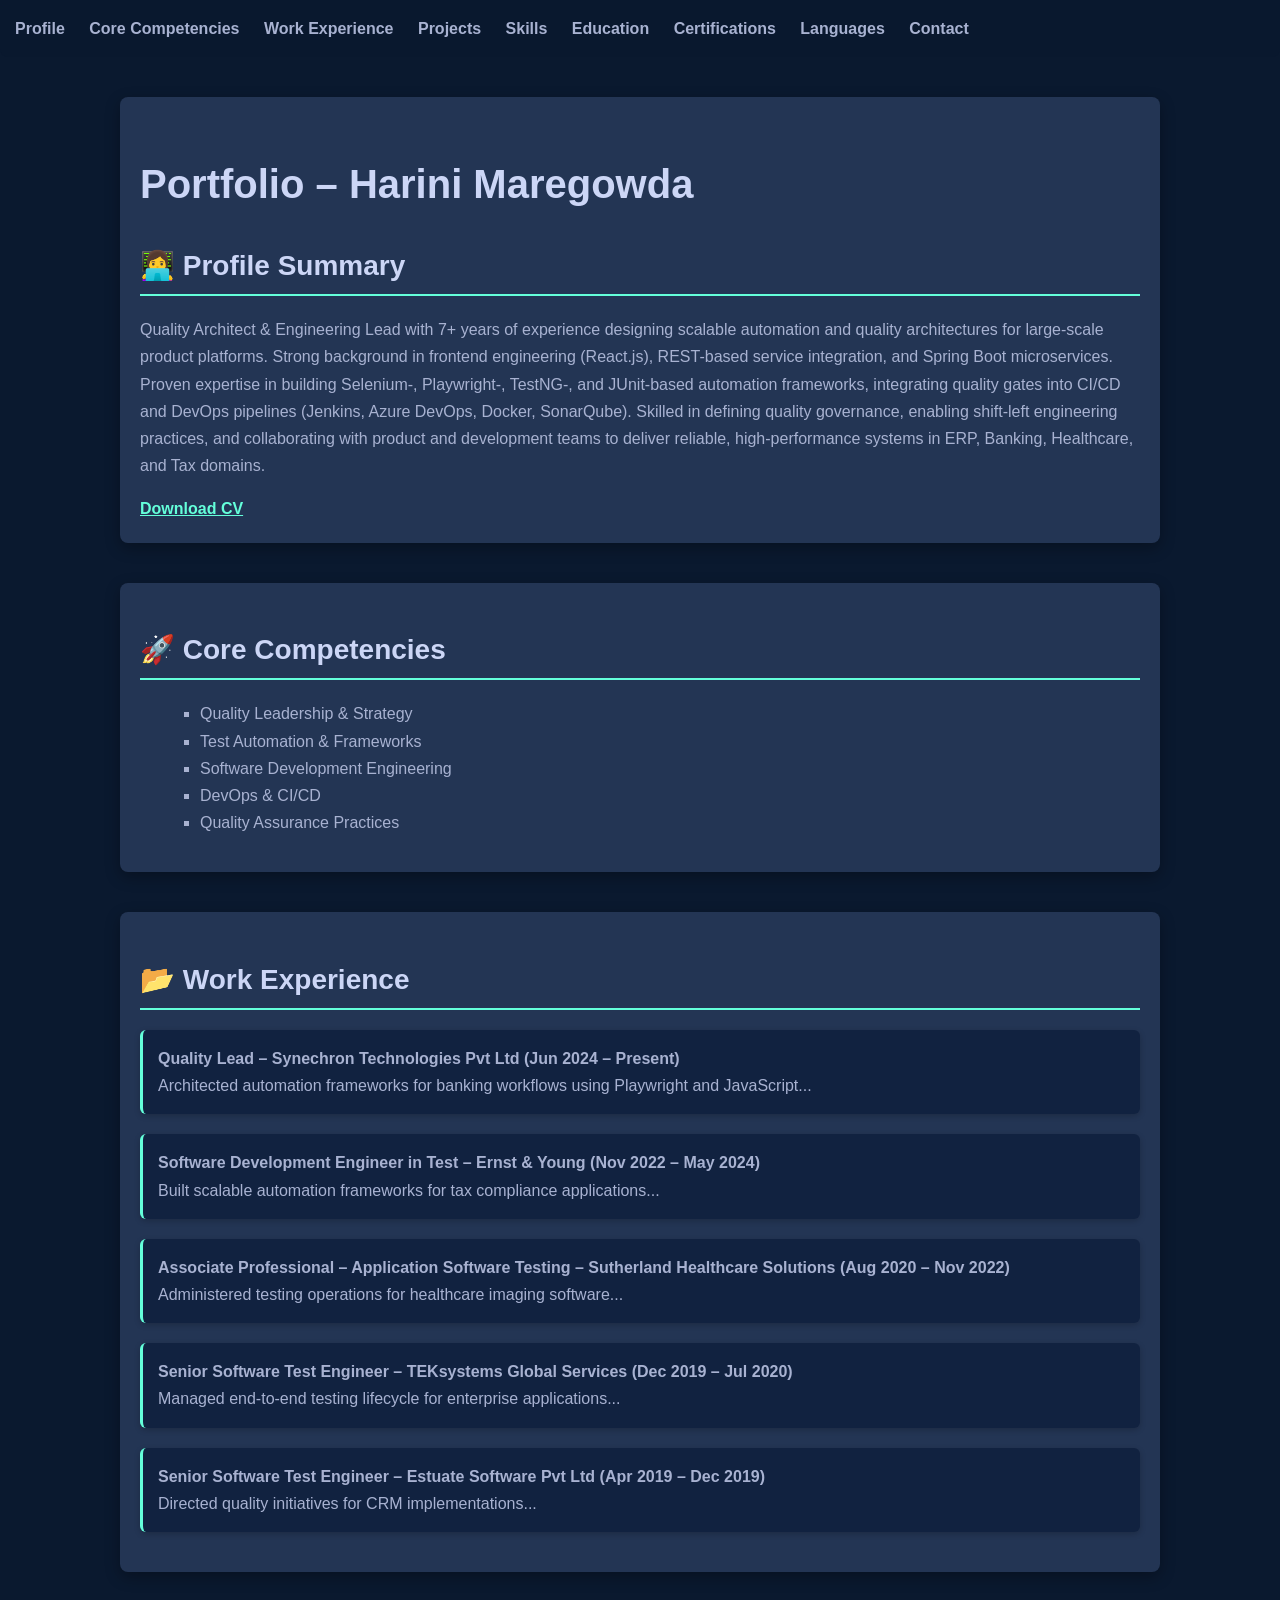
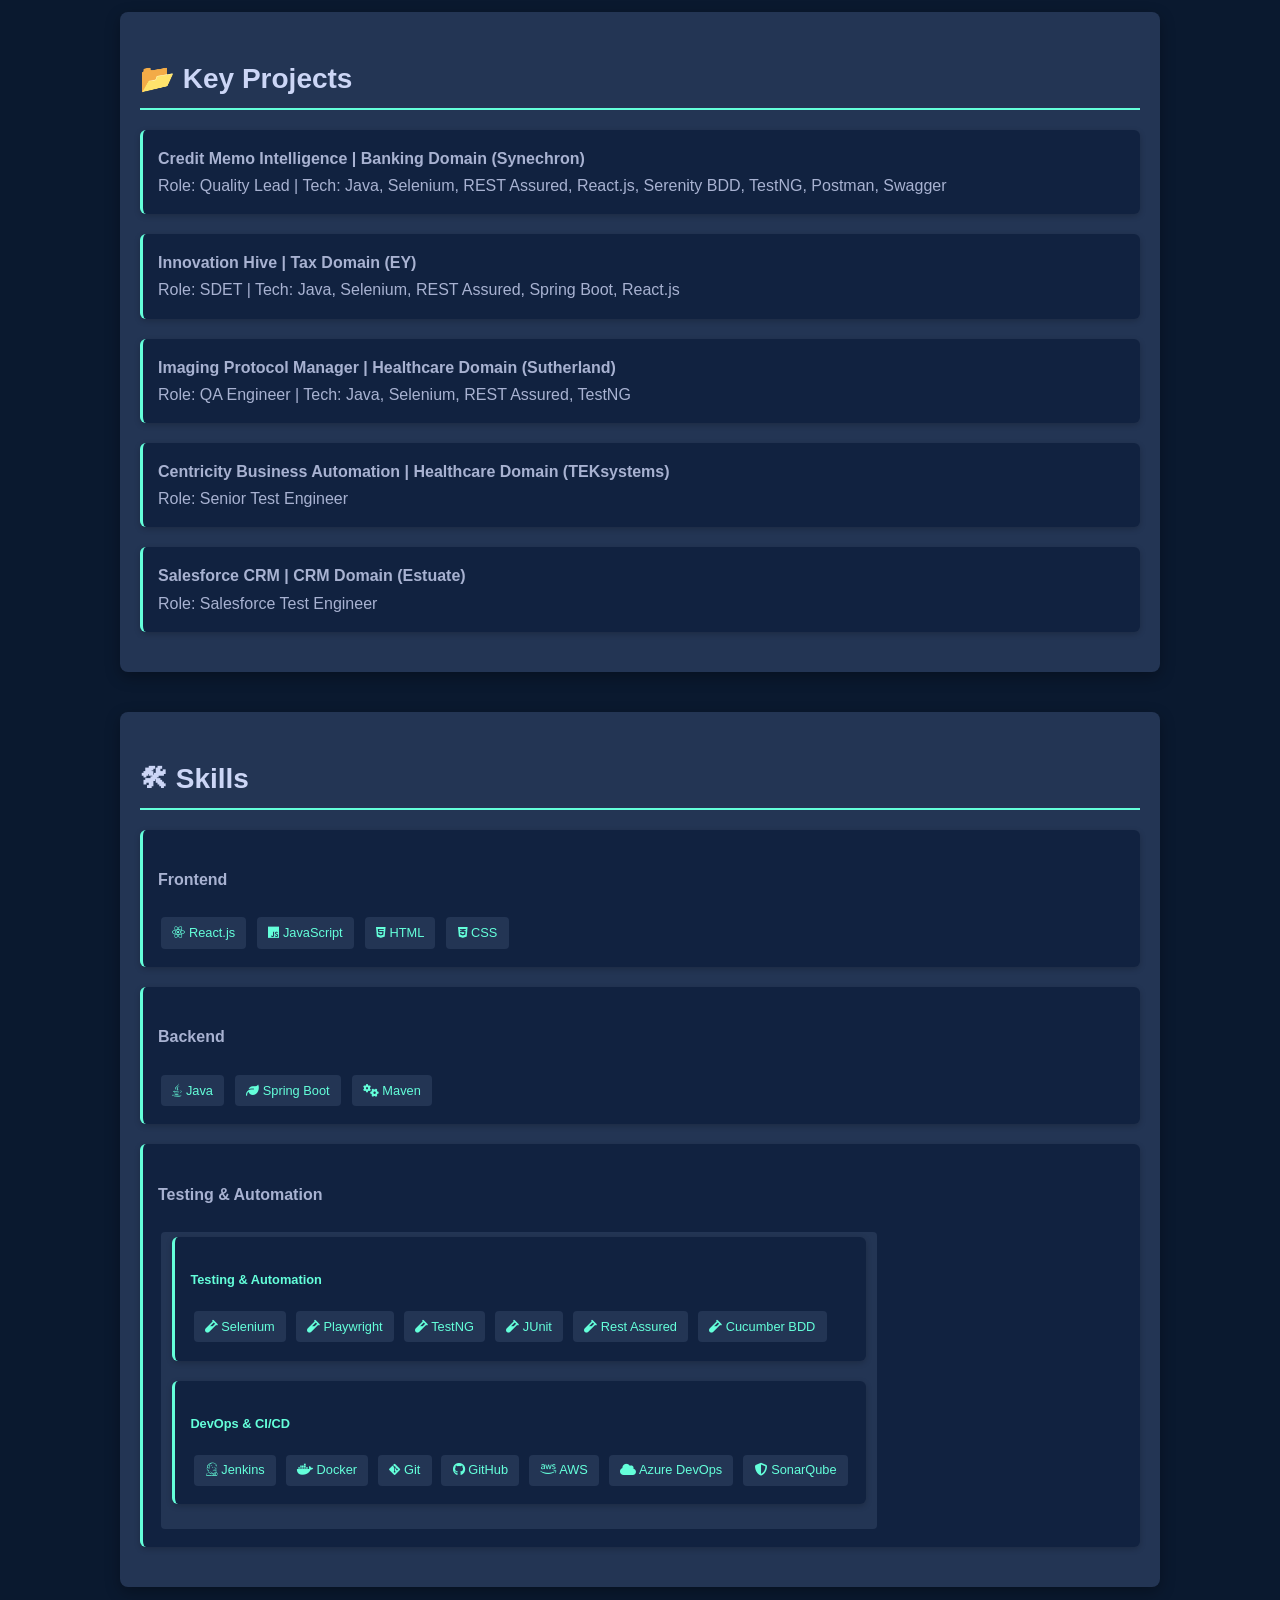
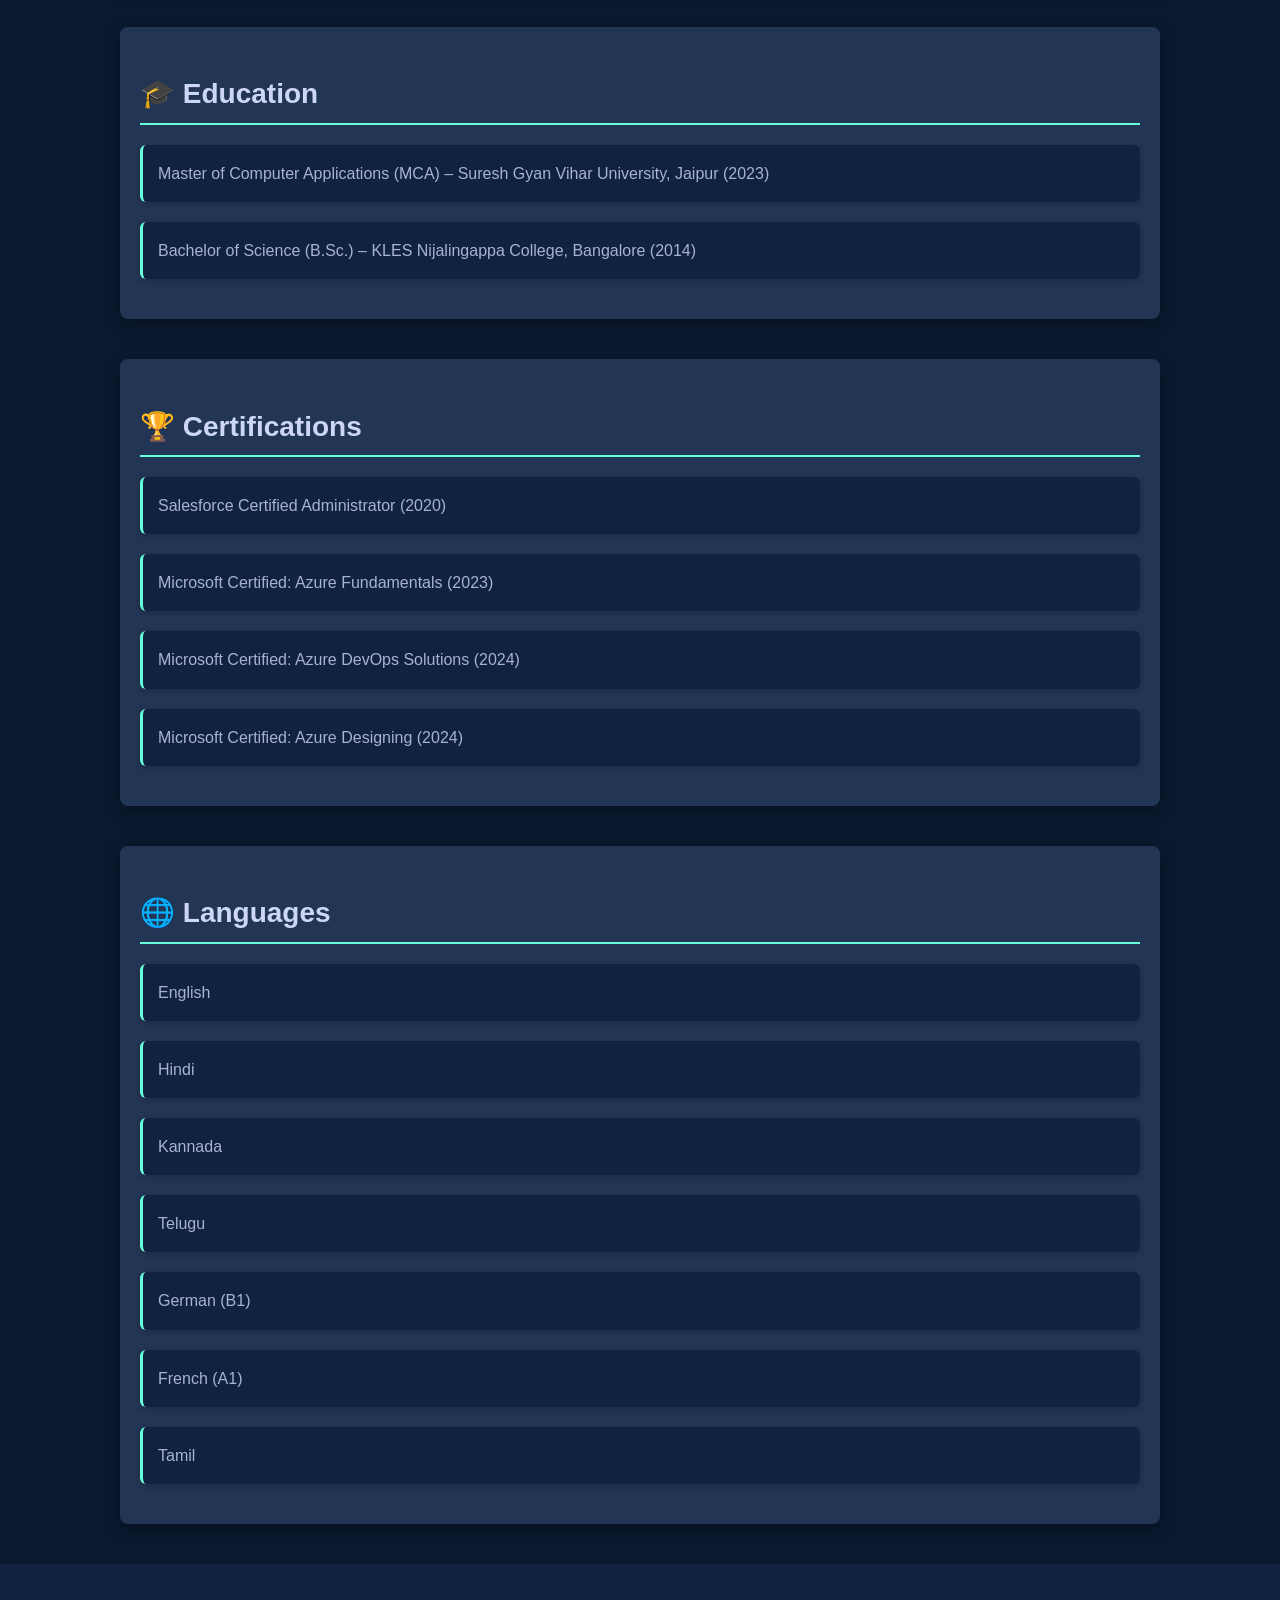
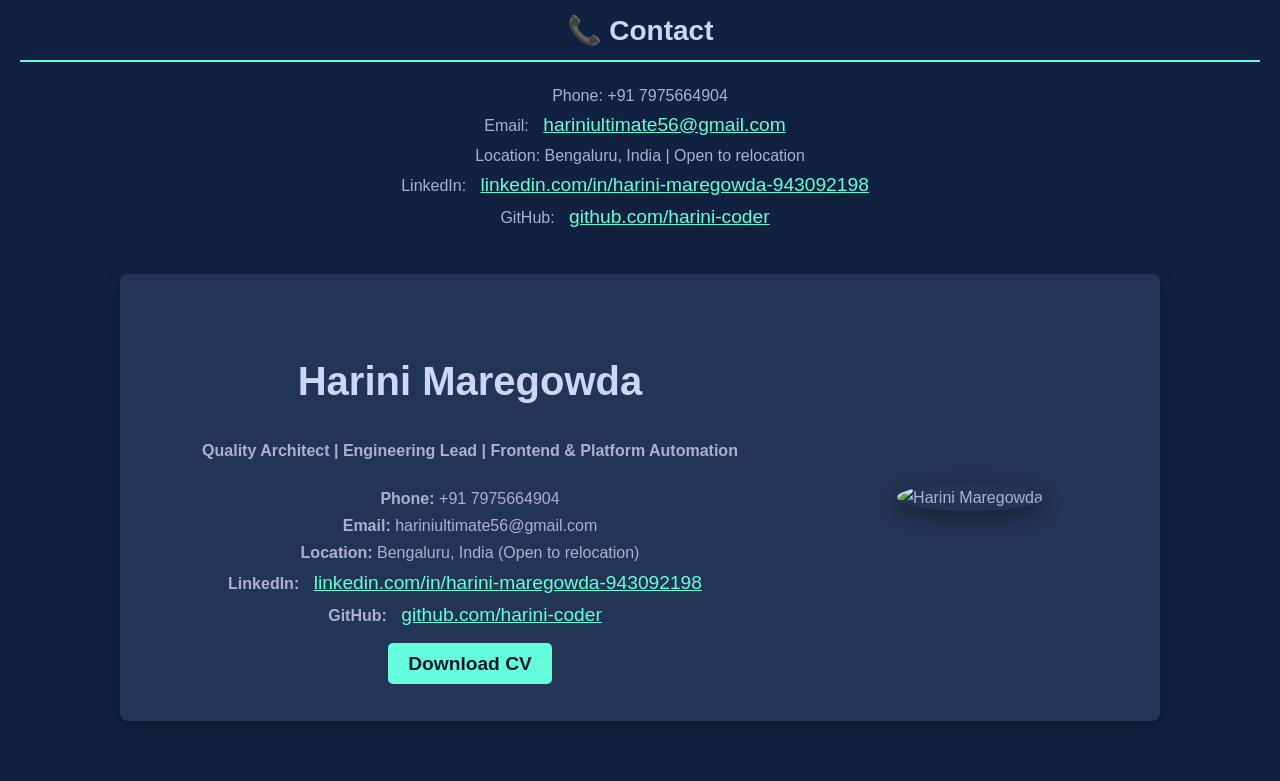
==== index.html @ a4ddb358 "Update index.html" ====
<!DOCTYPE html>
<html lang="en">
<head>
  <meta charset="UTF-8">
  <title>Portfolio – Harini Maregowda</title>
  <link rel="stylesheet" href="https://cdnjs.cloudflare.com/ajax/libs/font-awesome/6.5.0/css/all.min.css">
  <style>
    :root {
      --dark-navy: #0a192f;
      --light-navy: #112240;
      --lightest-navy: #233554;
      --slate: #a8b2d1;
      --light-slate: #ccd6f6;
      --green: #64ffda;
    }
    body {
      font-family: "Segoe UI", Arial, sans-serif;
      background-color: var(--dark-navy);
      color: var(--slate);
      line-height: 1.7;
      margin: 0;
    }
    h1, h2 {
      color: var(--light-slate);
    }
    h1 { font-size: 40px; margin-bottom: 10px; }
    h2 { font-size: 28px; border-bottom: 2px solid var(--green); padding-bottom: 5px; margin-bottom: 20px; }
    nav {
      background: rgba(10,25,47,0.95);
      padding: 15px;
      position: sticky; top: 0; z-index: 1000;
      border-radius: 0 0 8px 8px;
    }
    nav a {
      color: var(--slate); margin-right: 20px; text-decoration: none; font-weight: bold; position: relative;
    }
    nav a:hover { color: var(--green); }
    nav a::after {
      content: ''; position: absolute; bottom: -5px; left: 0; width: 0; height: 2px; background: var(--green);
      transition: width 0.3s ease;
    }
    nav a:hover::after { width: 100%; }
    section {
      margin: 40px auto; padding: 20px; background: var(--lightest-navy);
      border-radius: 8px; box-shadow: 0 5px 15px rgba(0,0,0,0.3); max-width: 1000px;
    }
    ul { list-style-type: square; margin-left: 20px; }
    .card {
      background: var(--light-navy); padding: 15px; border-left: 3px solid var(--green);
      border-radius: 6px; margin-bottom: 20px; transition: transform 0.3s ease;
      box-shadow: 0 2px 6px rgba(0,0,0,0.2);
    }
    .card:hover { transform: translateY(-5px); box-shadow: 0 10px 25px rgba(0,0,0,0.4); }
    .tech-badge {
      display: inline-block; background: var(--lightest-navy); color: var(--green);
      padding: 0.3rem 0.7rem; border-radius: 4px; font-size: 0.8rem; margin: 0.2rem;
    }
    footer {
      background: var(--light-navy); color: var(--slate); text-align: center;
      padding: 20px; margin-top: 40px;
    }
    footer a { color: var(--green); margin: 0 10px; font-size: 1.2rem; }
    footer a:hover { color: var(--light-slate); }
  </style>
</head>
<body>
<nav>
  <a href="#profile">Profile</a>
  <a href="#competencies">Core Competencies</a>
  <a href="#experience">Work Experience</a>
  <a href="#projects">Projects</a>
  <a href="#skills">Skills</a>
  <a href="#education">Education</a>
  <a href="#certifications">Certifications</a>
  <a href="#languages">Languages</a>
  <a href="#contact">Contact</a>
</nav>

<!-- Profile -->
<section id="profile">
  <h1>Portfolio – Harini Maregowda</h1>
  <h2>👩‍💻 Profile Summary</h2>
  <p>Quality Architect & Engineering Lead with 7+ years of experience designing scalable automation and quality architectures for large-scale product platforms. Strong background in frontend engineering (React.js), REST-based service integration, and Spring Boot microservices. Proven expertise in building Selenium-, Playwright-, TestNG-, and JUnit-based automation frameworks, integrating quality gates into CI/CD and DevOps pipelines (Jenkins, Azure DevOps, Docker, SonarQube). Skilled in defining quality governance, enabling shift-left engineering practices, and collaborating with product and development teams to deliver reliable, high-performance systems in ERP, Banking, Healthcare, and Tax domains.</p>
  <a href="Harini_Maregowda_Resume.pdf" style="color:var(--green);font-weight:bold;">Download CV</a>
</section>

<!-- Core Competencies -->
<section id="competencies">
  <h2>🚀 Core Competencies</h2>
  <ul>
    <li>Quality Leadership & Strategy</li>
    <li>Test Automation & Frameworks</li>
    <li>Software Development Engineering</li>
    <li>DevOps & CI/CD</li>
    <li>Quality Assurance Practices</li>
  </ul>
</section>

<!-- Work Experience -->
<section id="experience">
  <h2>📂 Work Experience</h2>
  <div class="card"><strong>Quality Lead – Synechron Technologies Pvt Ltd (Jun 2024 – Present)</strong><br>Architected automation frameworks for banking workflows using Playwright and JavaScript...</div>
  <div class="card"><strong>Software Development Engineer in Test – Ernst & Young (Nov 2022 – May 2024)</strong><br>Built scalable automation frameworks for tax compliance applications...</div>
  <div class="card"><strong>Associate Professional – Application Software Testing – Sutherland Healthcare Solutions (Aug 2020 – Nov 2022)</strong><br>Administered testing operations for healthcare imaging software...</div>
  <div class="card"><strong>Senior Software Test Engineer – TEKsystems Global Services (Dec 2019 – Jul 2020)</strong><br>Managed end-to-end testing lifecycle for enterprise applications...</div>
  <div class="card"><strong>Senior Software Test Engineer – Estuate Software Pvt Ltd (Apr 2019 – Dec 2019)</strong><br>Directed quality initiatives for CRM implementations...</div>
</section>

<!-- Projects -->
<section id="projects">
  <h2>📂 Key Projects</h2>
  <div class="card"><strong>Credit Memo Intelligence | Banking Domain (Synechron)</strong><br>Role: Quality Lead | Tech: Java, Selenium, REST Assured, React.js, Serenity BDD, TestNG, Postman, Swagger</div>
  <div class="card"><strong>Innovation Hive | Tax Domain (EY)</strong><br>Role: SDET | Tech: Java, Selenium, REST Assured, Spring Boot, React.js</div>
  <div class="card"><strong>Imaging Protocol Manager | Healthcare Domain (Sutherland)</strong><br>Role: QA Engineer | Tech: Java, Selenium, REST Assured, TestNG</div>
  <div class="card"><strong>Centricity Business Automation | Healthcare Domain (TEKsystems)</strong><br>Role: Senior Test Engineer</div>
  <div class="card"><strong>Salesforce CRM | CRM Domain (Estuate)</strong><br>Role: Salesforce Test Engineer</div>
</section>

<!-- Skills -->
<section id="skills">
  <h2>🛠 Skills</h2>
  <div class="card">
    <h4>Frontend</h4>
    <span class="tech-badge"><i class="fa-brands fa-react"></i> React.js</span>
    <span class="tech-badge"><i class="fa-brands fa-js"></i> JavaScript</span>
    <span class="tech-badge"><i class="fa-brands fa-html5"></i> HTML</span>
    <span class="tech-badge"><i class="fa-brands fa-css3-alt"></i> CSS</span>
  </div>
  <div class="card">
    <h4>Backend</h4>
    <span class="tech-badge"><i class="fa-brands fa-java"></i> Java</span>
    <span class="tech-badge"><i class="fa-solid fa-leaf"></i> Spring Boot</span>
    <span class="tech-badge"><i class="fa-solid fa-gears"></i> Maven</span>
  </div>
  <div class="card">
    <h4>Testing & Automation</h4>
    <span class="tech-badge">
        <div class="card">
    <h4>Testing & Automation</h4>
    <span class="tech-badge"><i class="fa-solid fa-vial"></i> Selenium</span>
    <span class="tech-badge"><i class="fa-solid fa-vial"></i> Playwright</span>
    <span class="tech-badge"><i class="fa-solid fa-vial"></i> TestNG</span>
    <span class="tech-badge"><i class="fa-solid fa-vial"></i> JUnit</span>
    <span class="tech-badge"><i class="fa-solid fa-vial"></i> Rest Assured</span>
    <span class="tech-badge"><i class="fa-solid fa-vial"></i> Cucumber BDD</span>
  </div>

  <div class="card">
    <h4>DevOps & CI/CD</h4>
    <span class="tech-badge"><i class="fa-brands fa-jenkins"></i> Jenkins</span>
    <span class="tech-badge"><i class="fa-brands fa-docker"></i> Docker</span>
    <span class="tech-badge"><i class="fa-brands fa-git-alt"></i> Git</span>
    <span class="tech-badge"><i class="fa-brands fa-github"></i> GitHub</span>
    <span class="tech-badge"><i class="fa-brands fa-aws"></i> AWS</span>
    <span class="tech-badge"><i class="fa-solid fa-cloud"></i> Azure DevOps</span>
    <span class="tech-badge"><i class="fa-solid fa-shield-halved"></i> SonarQube</span>
  </div>
</section>

<!-- Education -->
<section id="education">
  <h2>🎓 Education</h2>
  <div class="card">
    Master of Computer Applications (MCA) – Suresh Gyan Vihar University, Jaipur (2023)
  </div>
  <div class="card">
    Bachelor of Science (B.Sc.) – KLES Nijalingappa College, Bangalore (2014)
  </div>
</section>

<!-- Certifications -->
<section id="certifications">
  <h2>🏆 Certifications</h2>
  <div class="card">Salesforce Certified Administrator (2020)</div>
  <div class="card">Microsoft Certified: Azure Fundamentals (2023)</div>
  <div class="card">Microsoft Certified: Azure DevOps Solutions (2024)</div>
  <div class="card">Microsoft Certified: Azure Designing (2024)</div>
</section>

<!-- Languages -->
<section id="languages">
  <h2>🌐 Languages</h2>
  <div class="card">English</div>
  <div class="card">Hindi</div>
  <div class="card">Kannada</div>
  <div class="card">Telugu</div>
  <div class="card">German (B1)</div>
  <div class="card">French (A1)</div>
  <div class="card">Tamil</div>
</section>

<!-- Contact -->
<footer id="contact">
  <h2>📞 Contact</h2>
  <p>
    Phone: +91 7975664904<br>
    Email: <a href="mailto:hariniultimate56@gmail.com">hariniultimate56@gmail.com</a><br>
    Location: Bengaluru, India | Open to relocation<br>
    LinkedIn: <a href="https://linkedin.com/in/harini-maregowda-943092198">linkedin.com/in/harini-maregowda-943092198</a><br>
    GitHub: <a href="https://github.com/harini-coder">github.com/harini-coder</a>
  </p>


  <!-- Profile -->
<section id="profile">
  <div style="display:flex;flex-wrap:wrap;align-items:center;justify-content:space-between;">
    <!-- Left: Text -->
    <div style="flex:1;min-width:300px;padding:20px;">
      <h1>Harini Maregowda</h1>
      <h4>Quality Architect | Engineering Lead | Frontend & Platform Automation</h4>
      <p><strong>Phone:</strong> +91 7975664904<br>
         <strong>Email:</strong> hariniultimate56@gmail.com<br>
         <strong>Location:</strong> Bengaluru, India (Open to relocation)<br>
         <strong>LinkedIn:</strong> <a href="https://linkedin.com/in/harini-maregowda-943092198" style="color:var(--green);">linkedin.com/in/harini-maregowda-943092198</a><br>
         <strong>GitHub:</strong> <a href="https://github.com/harini-coder" style="color:var(--green);">github.com/harini-coder</a>
      </p>
      <a href="Harini_Maregowda_Resume.pdf" class="btn" style="background:var(--green);color:#0a192f;font-weight:bold;padding:10px 20px;border-radius:5px;text-decoration:none;">Download CV</a>
    </div>

    <!-- Right: Profile Photo -->
    <div style="flex:0 0 300px;text-align:center;padding:20px;">
      <img src="Harini_Profile.jpg" alt="Harini Maregowda" 
           style="max-width:250px;border-radius:50%;box-shadow:0 6px 20px rgba(0,0,0,0.4);">
    </div>
  </div>
</section>

</footer>

</body>
</html>
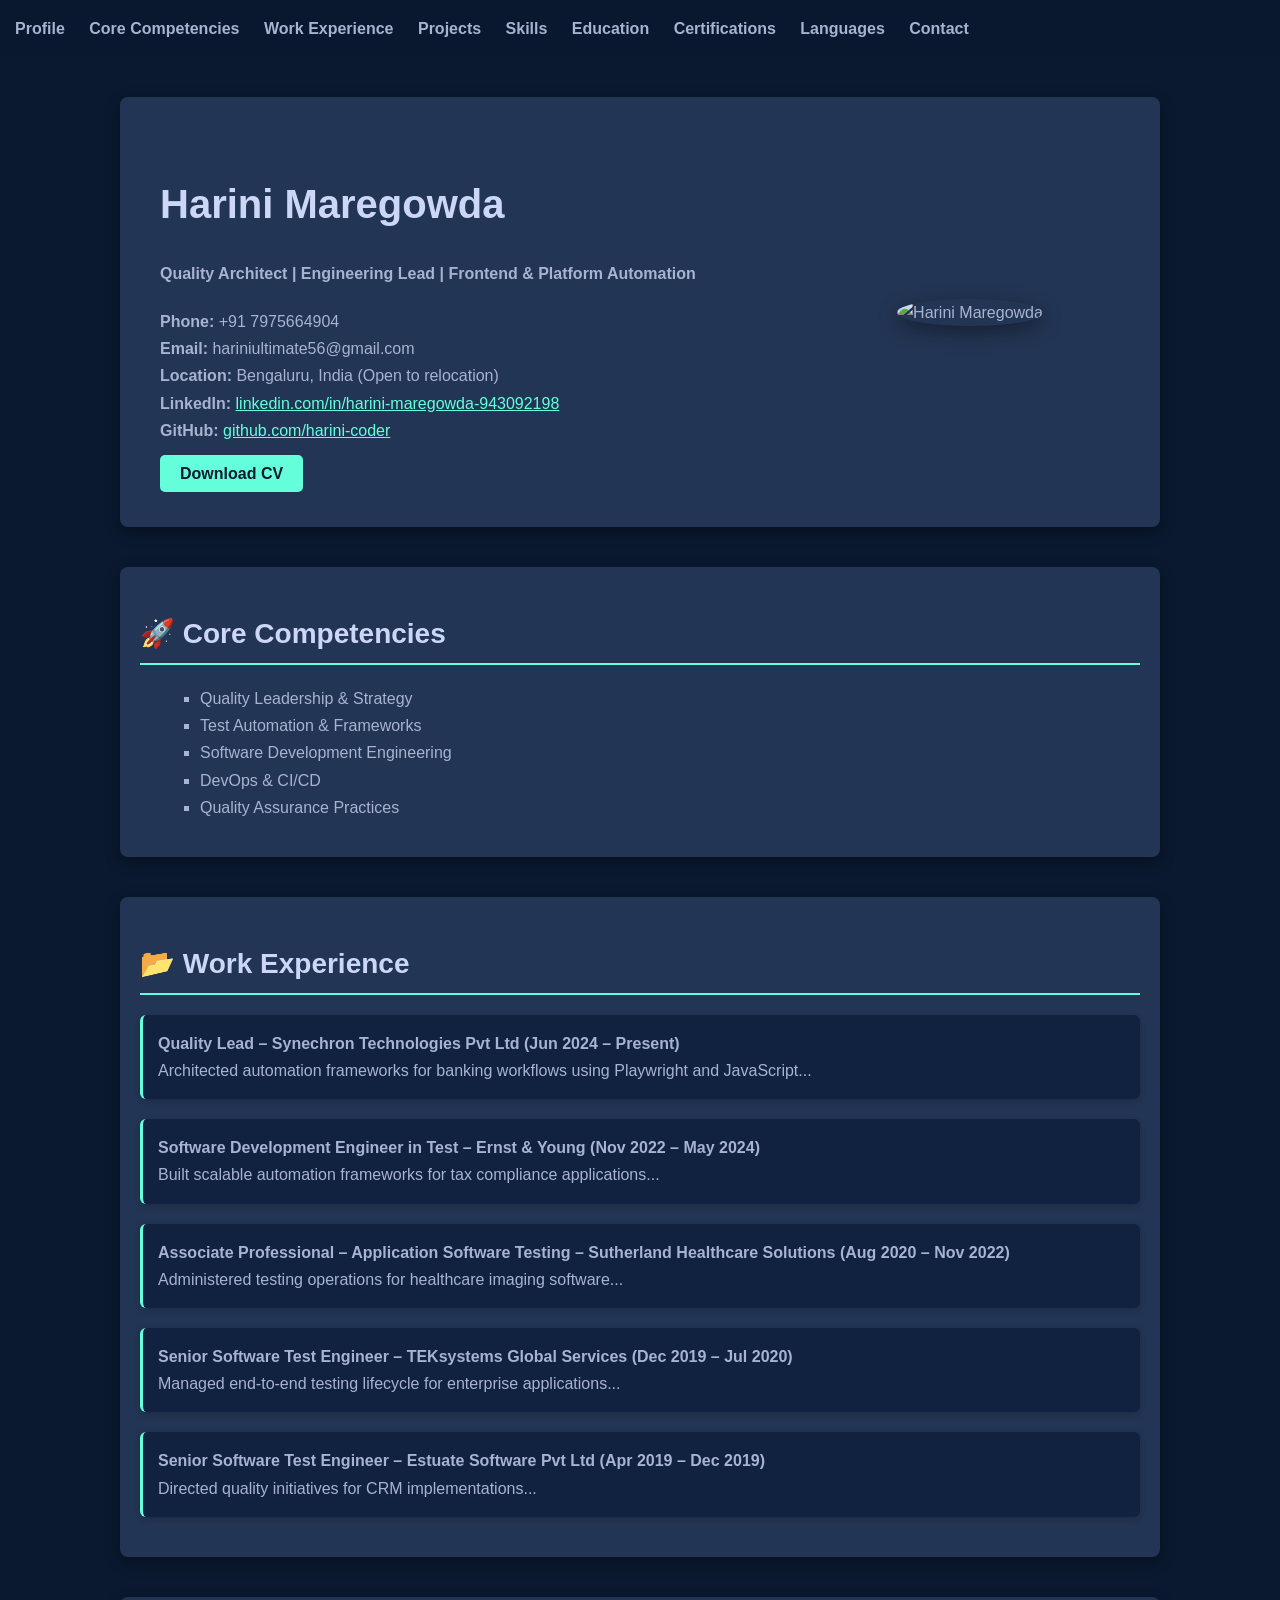
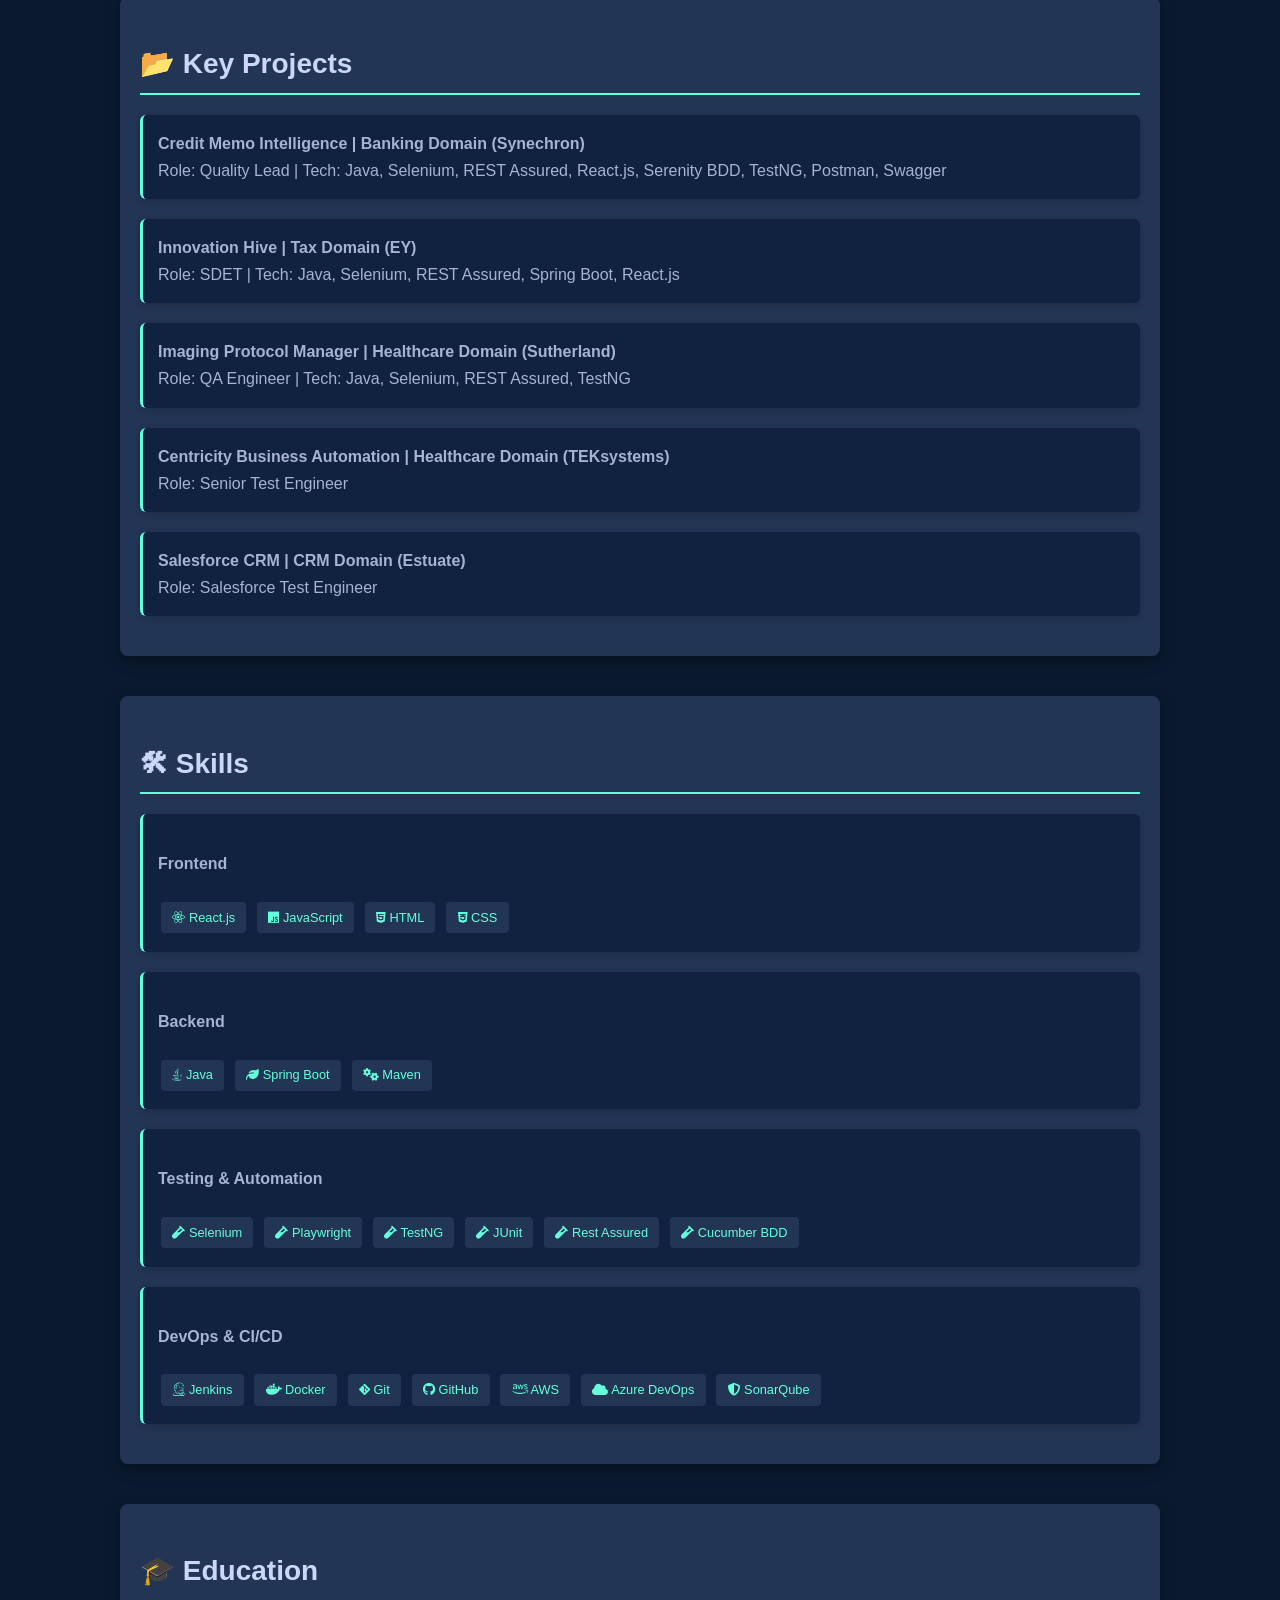
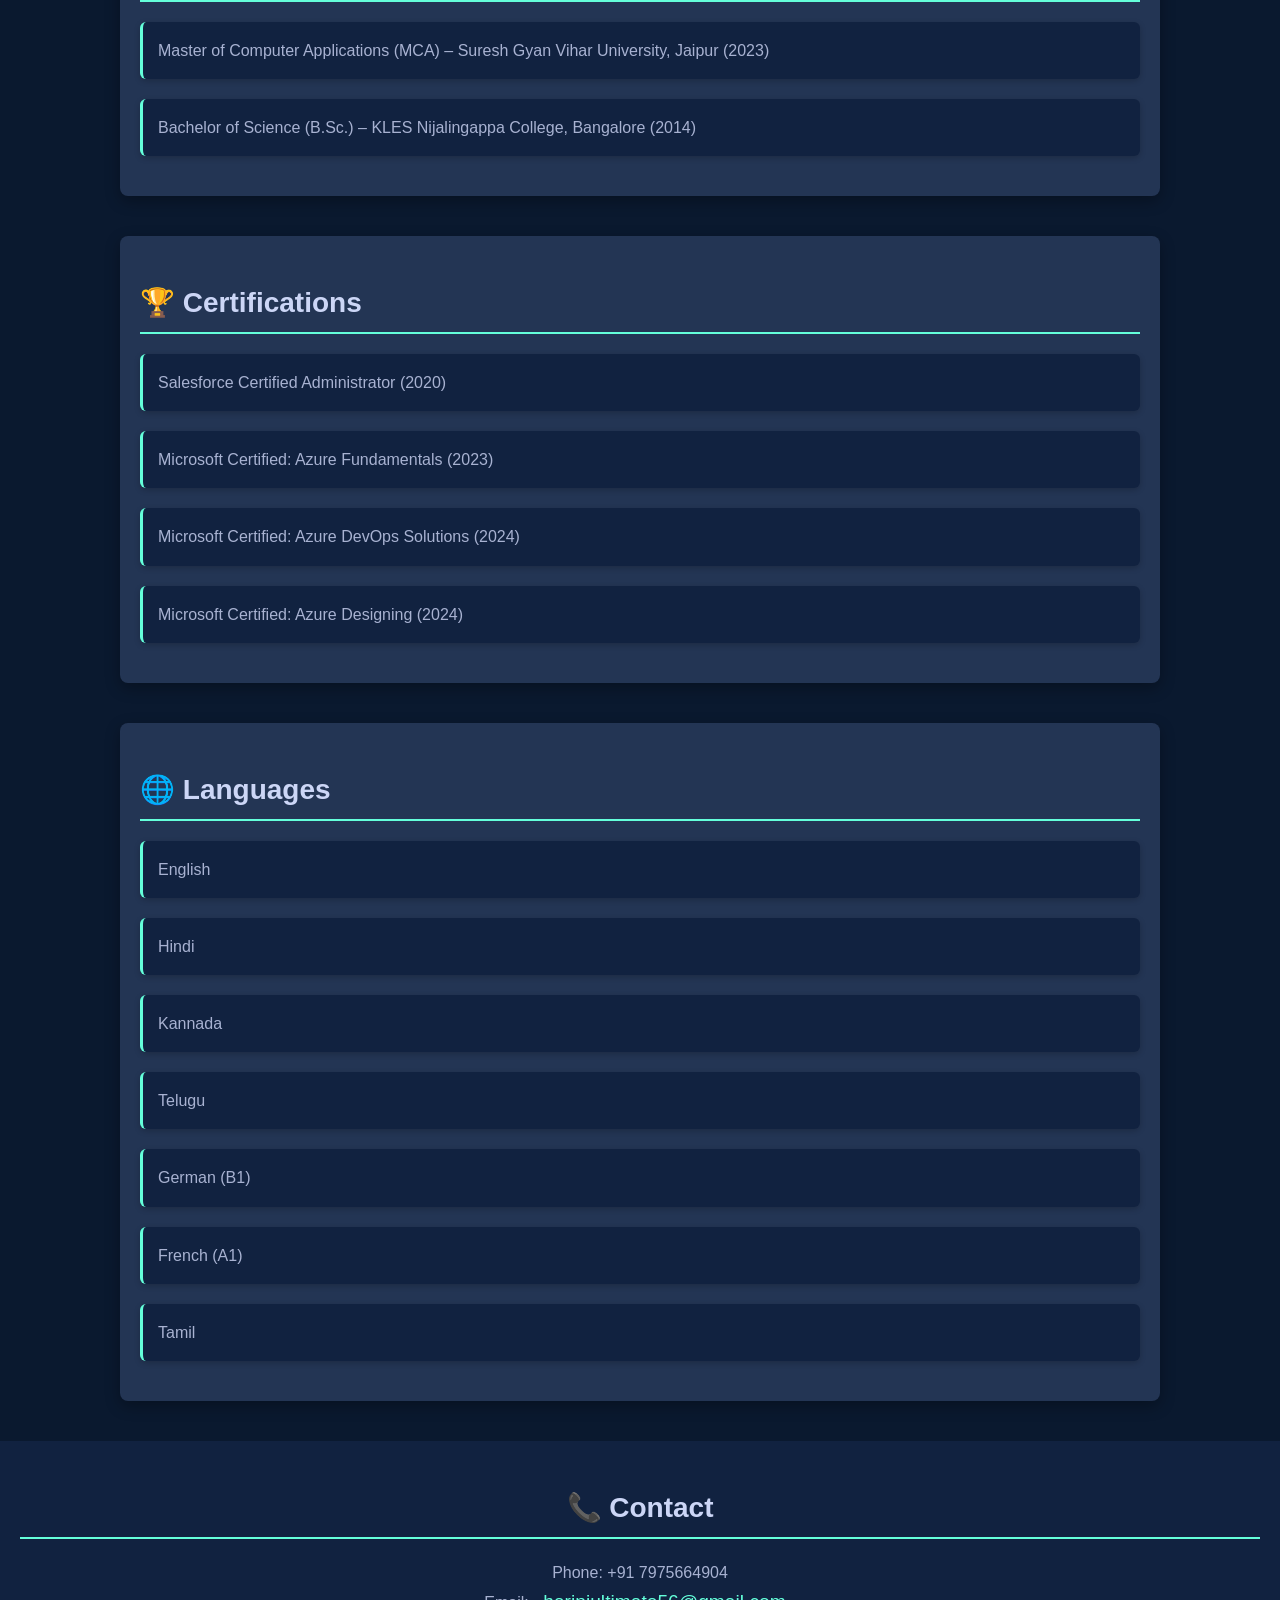
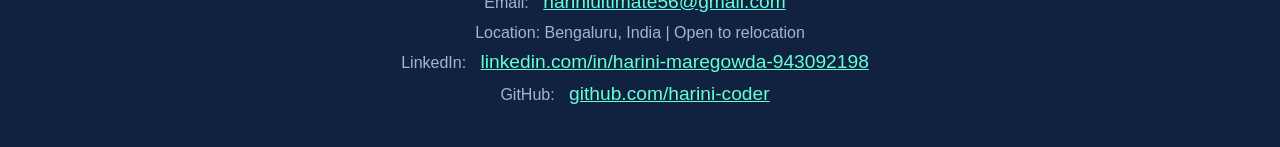
==== commit e7cf1fa9: "Update index.html" ====
--- a/index.html
+++ b/index.html
@@ -78,131 +78,6 @@
 
 <!-- Profile -->
 <section id="profile">
-  <h1>Portfolio – Harini Maregowda</h1>
-  <h2>👩‍💻 Profile Summary</h2>
-  <p>Quality Architect & Engineering Lead with 7+ years of experience designing scalable automation and quality architectures for large-scale product platforms. Strong background in frontend engineering (React.js), REST-based service integration, and Spring Boot microservices. Proven expertise in building Selenium-, Playwright-, TestNG-, and JUnit-based automation frameworks, integrating quality gates into CI/CD and DevOps pipelines (Jenkins, Azure DevOps, Docker, SonarQube). Skilled in defining quality governance, enabling shift-left engineering practices, and collaborating with product and development teams to deliver reliable, high-performance systems in ERP, Banking, Healthcare, and Tax domains.</p>
-  <a href="Harini_Maregowda_Resume.pdf" style="color:var(--green);font-weight:bold;">Download CV</a>
-</section>
-
-<!-- Core Competencies -->
-<section id="competencies">
-  <h2>🚀 Core Competencies</h2>
-  <ul>
-    <li>Quality Leadership & Strategy</li>
-    <li>Test Automation & Frameworks</li>
-    <li>Software Development Engineering</li>
-    <li>DevOps & CI/CD</li>
-    <li>Quality Assurance Practices</li>
-  </ul>
-</section>
-
-<!-- Work Experience -->
-<section id="experience">
-  <h2>📂 Work Experience</h2>
-  <div class="card"><strong>Quality Lead – Synechron Technologies Pvt Ltd (Jun 2024 – Present)</strong><br>Architected automation frameworks for banking workflows using Playwright and JavaScript...</div>
-  <div class="card"><strong>Software Development Engineer in Test – Ernst & Young (Nov 2022 – May 2024)</strong><br>Built scalable automation frameworks for tax compliance applications...</div>
-  <div class="card"><strong>Associate Professional – Application Software Testing – Sutherland Healthcare Solutions (Aug 2020 – Nov 2022)</strong><br>Administered testing operations for healthcare imaging software...</div>
-  <div class="card"><strong>Senior Software Test Engineer – TEKsystems Global Services (Dec 2019 – Jul 2020)</strong><br>Managed end-to-end testing lifecycle for enterprise applications...</div>
-  <div class="card"><strong>Senior Software Test Engineer – Estuate Software Pvt Ltd (Apr 2019 – Dec 2019)</strong><br>Directed quality initiatives for CRM implementations...</div>
-</section>
-
-<!-- Projects -->
-<section id="projects">
-  <h2>📂 Key Projects</h2>
-  <div class="card"><strong>Credit Memo Intelligence | Banking Domain (Synechron)</strong><br>Role: Quality Lead | Tech: Java, Selenium, REST Assured, React.js, Serenity BDD, TestNG, Postman, Swagger</div>
-  <div class="card"><strong>Innovation Hive | Tax Domain (EY)</strong><br>Role: SDET | Tech: Java, Selenium, REST Assured, Spring Boot, React.js</div>
-  <div class="card"><strong>Imaging Protocol Manager | Healthcare Domain (Sutherland)</strong><br>Role: QA Engineer | Tech: Java, Selenium, REST Assured, TestNG</div>
-  <div class="card"><strong>Centricity Business Automation | Healthcare Domain (TEKsystems)</strong><br>Role: Senior Test Engineer</div>
-  <div class="card"><strong>Salesforce CRM | CRM Domain (Estuate)</strong><br>Role: Salesforce Test Engineer</div>
-</section>
-
-<!-- Skills -->
-<section id="skills">
-  <h2>🛠 Skills</h2>
-  <div class="card">
-    <h4>Frontend</h4>
-    <span class="tech-badge"><i class="fa-brands fa-react"></i> React.js</span>
-    <span class="tech-badge"><i class="fa-brands fa-js"></i> JavaScript</span>
-    <span class="tech-badge"><i class="fa-brands fa-html5"></i> HTML</span>
-    <span class="tech-badge"><i class="fa-brands fa-css3-alt"></i> CSS</span>
-  </div>
-  <div class="card">
-    <h4>Backend</h4>
-    <span class="tech-badge"><i class="fa-brands fa-java"></i> Java</span>
-    <span class="tech-badge"><i class="fa-solid fa-leaf"></i> Spring Boot</span>
-    <span class="tech-badge"><i class="fa-solid fa-gears"></i> Maven</span>
-  </div>
-  <div class="card">
-    <h4>Testing & Automation</h4>
-    <span class="tech-badge">
-        <div class="card">
-    <h4>Testing & Automation</h4>
-    <span class="tech-badge"><i class="fa-solid fa-vial"></i> Selenium</span>
-    <span class="tech-badge"><i class="fa-solid fa-vial"></i> Playwright</span>
-    <span class="tech-badge"><i class="fa-solid fa-vial"></i> TestNG</span>
-    <span class="tech-badge"><i class="fa-solid fa-vial"></i> JUnit</span>
-    <span class="tech-badge"><i class="fa-solid fa-vial"></i> Rest Assured</span>
-    <span class="tech-badge"><i class="fa-solid fa-vial"></i> Cucumber BDD</span>
-  </div>
-
-  <div class="card">
-    <h4>DevOps & CI/CD</h4>
-    <span class="tech-badge"><i class="fa-brands fa-jenkins"></i> Jenkins</span>
-    <span class="tech-badge"><i class="fa-brands fa-docker"></i> Docker</span>
-    <span class="tech-badge"><i class="fa-brands fa-git-alt"></i> Git</span>
-    <span class="tech-badge"><i class="fa-brands fa-github"></i> GitHub</span>
-    <span class="tech-badge"><i class="fa-brands fa-aws"></i> AWS</span>
-    <span class="tech-badge"><i class="fa-solid fa-cloud"></i> Azure DevOps</span>
-    <span class="tech-badge"><i class="fa-solid fa-shield-halved"></i> SonarQube</span>
-  </div>
-</section>
-
-<!-- Education -->
-<section id="education">
-  <h2>🎓 Education</h2>
-  <div class="card">
-    Master of Computer Applications (MCA) – Suresh Gyan Vihar University, Jaipur (2023)
-  </div>
-  <div class="card">
-    Bachelor of Science (B.Sc.) – KLES Nijalingappa College, Bangalore (2014)
-  </div>
-</section>
-
-<!-- Certifications -->
-<section id="certifications">
-  <h2>🏆 Certifications</h2>
-  <div class="card">Salesforce Certified Administrator (2020)</div>
-  <div class="card">Microsoft Certified: Azure Fundamentals (2023)</div>
-  <div class="card">Microsoft Certified: Azure DevOps Solutions (2024)</div>
-  <div class="card">Microsoft Certified: Azure Designing (2024)</div>
-</section>
-
-<!-- Languages -->
-<section id="languages">
-  <h2>🌐 Languages</h2>
-  <div class="card">English</div>
-  <div class="card">Hindi</div>
-  <div class="card">Kannada</div>
-  <div class="card">Telugu</div>
-  <div class="card">German (B1)</div>
-  <div class="card">French (A1)</div>
-  <div class="card">Tamil</div>
-</section>
-
-<!-- Contact -->
-<footer id="contact">
-  <h2>📞 Contact</h2>
-  <p>
-    Phone: +91 7975664904<br>
-    Email: <a href="mailto:hariniultimate56@gmail.com">hariniultimate56@gmail.com</a><br>
-    Location: Bengaluru, India | Open to relocation<br>
-    LinkedIn: <a href="https://linkedin.com/in/harini-maregowda-943092198">linkedin.com/in/harini-maregowda-943092198</a><br>
-    GitHub: <a href="https://github.com/harini-coder">github.com/harini-coder</a>
-  </p>
-
-
-  <!-- Profile -->
-<section id="profile">
   <div style="display:flex;flex-wrap:wrap;align-items:center;justify-content:space-between;">
     <!-- Left: Text -->
     <div style="flex:1;min-width:300px;padding:20px;">
@@ -225,6 +100,120 @@
   </div>
 </section>
 
+<!-- Core Competencies -->
+<section id="competencies">
+  <h2>🚀 Core Competencies</h2>
+  <ul>
+    <li>Quality Leadership & Strategy</li>
+    <li>Test Automation & Frameworks</li>
+    <li>Software Development Engineering</li>
+    <li>DevOps & CI/CD</li>
+    <li>Quality Assurance Practices</li>
+  </ul>
+</section>
+
+<!-- Work Experience -->
+<section id="experience">
+  <h2>📂 Work Experience</h2>
+  <div class="card"><strong>Quality Lead – Synechron Technologies Pvt Ltd (Jun 2024 – Present)</strong><br>Architected automation frameworks for banking workflows using Playwright and JavaScript...</div>
+  <div class="card"><strong>Software Development Engineer in Test – Ernst & Young (Nov 2022 – May 2024)</strong><br>Built scalable automation frameworks for tax compliance applications...</div>
+  <div class="card"><strong>Associate Professional – Application Software Testing – Sutherland Healthcare Solutions (Aug 2020 – Nov 2022)</strong><br>Administered testing operations for healthcare imaging software...</div>
+  <div class="card"><strong>Senior Software Test Engineer – TEKsystems Global Services (Dec 2019 – Jul 2020)</strong><br>Managed end-to-end testing lifecycle for enterprise applications...</div>
+  <div class="card"><strong>Senior Software Test Engineer – Estuate Software Pvt Ltd (Apr 2019 – Dec 2019)</strong><br>Directed quality initiatives for CRM implementations...</div>
+</section>
+
+<!-- Projects -->
+<section id="projects">
+  <h2>📂 Key Projects</h2>
+  <div class="card"><strong>Credit Memo Intelligence | Banking Domain (Synechron)</strong><br>Role: Quality Lead | Tech: Java, Selenium, REST Assured, React.js, Serenity BDD, TestNG, Postman, Swagger</div>
+  <div class="card"><strong>Innovation Hive | Tax Domain (EY)</strong><br>Role: SDET | Tech: Java, Selenium, REST Assured, Spring Boot, React.js</div>
+  <div class="card"><strong>Imaging Protocol Manager | Healthcare Domain (Sutherland)</strong><br>Role: QA Engineer | Tech: Java, Selenium, REST Assured, TestNG</div>
+  <div class="card"><strong>Centricity Business Automation | Healthcare Domain (TEKsystems)</strong><br>Role: Senior Test Engineer</div>
+  <div class="card"><strong>Salesforce CRM | CRM Domain (Estuate)</strong><br>Role: Salesforce Test Engineer</div>
+</section>
+
+<!-- Skills -->
+<section id="skills">
+  <h2>🛠 Skills</h2>
+  <div class="card">
+    <h4>Frontend</h4>
+    <span class="tech-badge"><i class="fa-brands fa-react"></i> React.js</span>
+    <span class="tech-badge"><i class="fa-brands fa-js"></i> JavaScript</span>
+        <span class="tech-badge"><i class="fa-brands fa-html5"></i> HTML</span>
+    <span class="tech-badge"><i class="fa-brands fa-css3-alt"></i> CSS</span>
+  </div>
+
+  <div class="card">
+    <h4>Backend</h4>
+    <span class="tech-badge"><i class="fa-brands fa-java"></i> Java</span>
+    <span class="tech-badge"><i class="fa-solid fa-leaf"></i> Spring Boot</span>
+    <span class="tech-badge"><i class="fa-solid fa-gears"></i> Maven</span>
+  </div>
+
+  <div class="card">
+    <h4>Testing & Automation</h4>
+    <span class="tech-badge"><i class="fa-solid fa-vial"></i> Selenium</span>
+    <span class="tech-badge"><i class="fa-solid fa-vial"></i> Playwright</span>
+    <span class="tech-badge"><i class="fa-solid fa-vial"></i> TestNG</span>
+    <span class="tech-badge"><i class="fa-solid fa-vial"></i> JUnit</span>
+    <span class="tech-badge"><i class="fa-solid fa-vial"></i> Rest Assured</span>
+    <span class="tech-badge"><i class="fa-solid fa-vial"></i> Cucumber BDD</span>
+  </div>
+
+  <div class="card">
+    <h4>DevOps & CI/CD</h4>
+    <span class="tech-badge"><i class="fa-brands fa-jenkins"></i> Jenkins</span>
+    <span class="tech-badge"><i class="fa-brands fa-docker"></i> Docker</span>
+    <span class="tech-badge"><i class="fa-brands fa-git-alt"></i> Git</span>
+    <span class="tech-badge"><i class="fa-brands fa-github"></i> GitHub</span>
+    <span class="tech-badge"><i class="fa-brands fa-aws"></i> AWS</span>
+    <span class="tech-badge"><i class="fa-solid fa-cloud"></i> Azure DevOps</span>
+    <span class="tech-badge"><i class="fa-solid fa-shield-halved"></i> SonarQube</span>
+  </div>
+</section>
+
+<!-- Education -->
+<section id="education">
+  <h2>🎓 Education</h2>
+  <div class="card">
+    Master of Computer Applications (MCA) – Suresh Gyan Vihar University, Jaipur (2023)
+  </div>
+  <div class="card">
+    Bachelor of Science (B.Sc.) – KLES Nijalingappa College, Bangalore (2014)
+  </div>
+</section>
+
+<!-- Certifications -->
+<section id="certifications">
+  <h2>🏆 Certifications</h2>
+  <div class="card">Salesforce Certified Administrator (2020)</div>
+  <div class="card">Microsoft Certified: Azure Fundamentals (2023)</div>
+  <div class="card">Microsoft Certified: Azure DevOps Solutions (2024)</div>
+  <div class="card">Microsoft Certified: Azure Designing (2024)</div>
+</section>
+
+<!-- Languages -->
+<section id="languages">
+  <h2>🌐 Languages</h2>
+  <div class="card">English</div>
+  <div class="card">Hindi</div>
+  <div class="card">Kannada</div>
+  <div class="card">Telugu</div>
+  <div class="card">German (B1)</div>
+  <div class="card">French (A1)</div>
+  <div class="card">Tamil</div>
+</section>
+
+<!-- Contact -->
+<footer id="contact">
+  <h2>📞 Contact</h2>
+  <p>
+    Phone: +91 7975664904<br>
+    Email: <a href="mailto:hariniultimate56@gmail.com">hariniultimate56@gmail.com</a><br>
+    Location: Bengaluru, India | Open to relocation<br>
+    LinkedIn: <a href="https://linkedin.com/in/harini-maregowda-943092198">linkedin.com/in/harini-maregowda-943092198</a><br>
+    GitHub: <a href="https://github.com/harini-coder">github.com/harini-coder</a>
+  </p>
 </footer>
 
 </body>
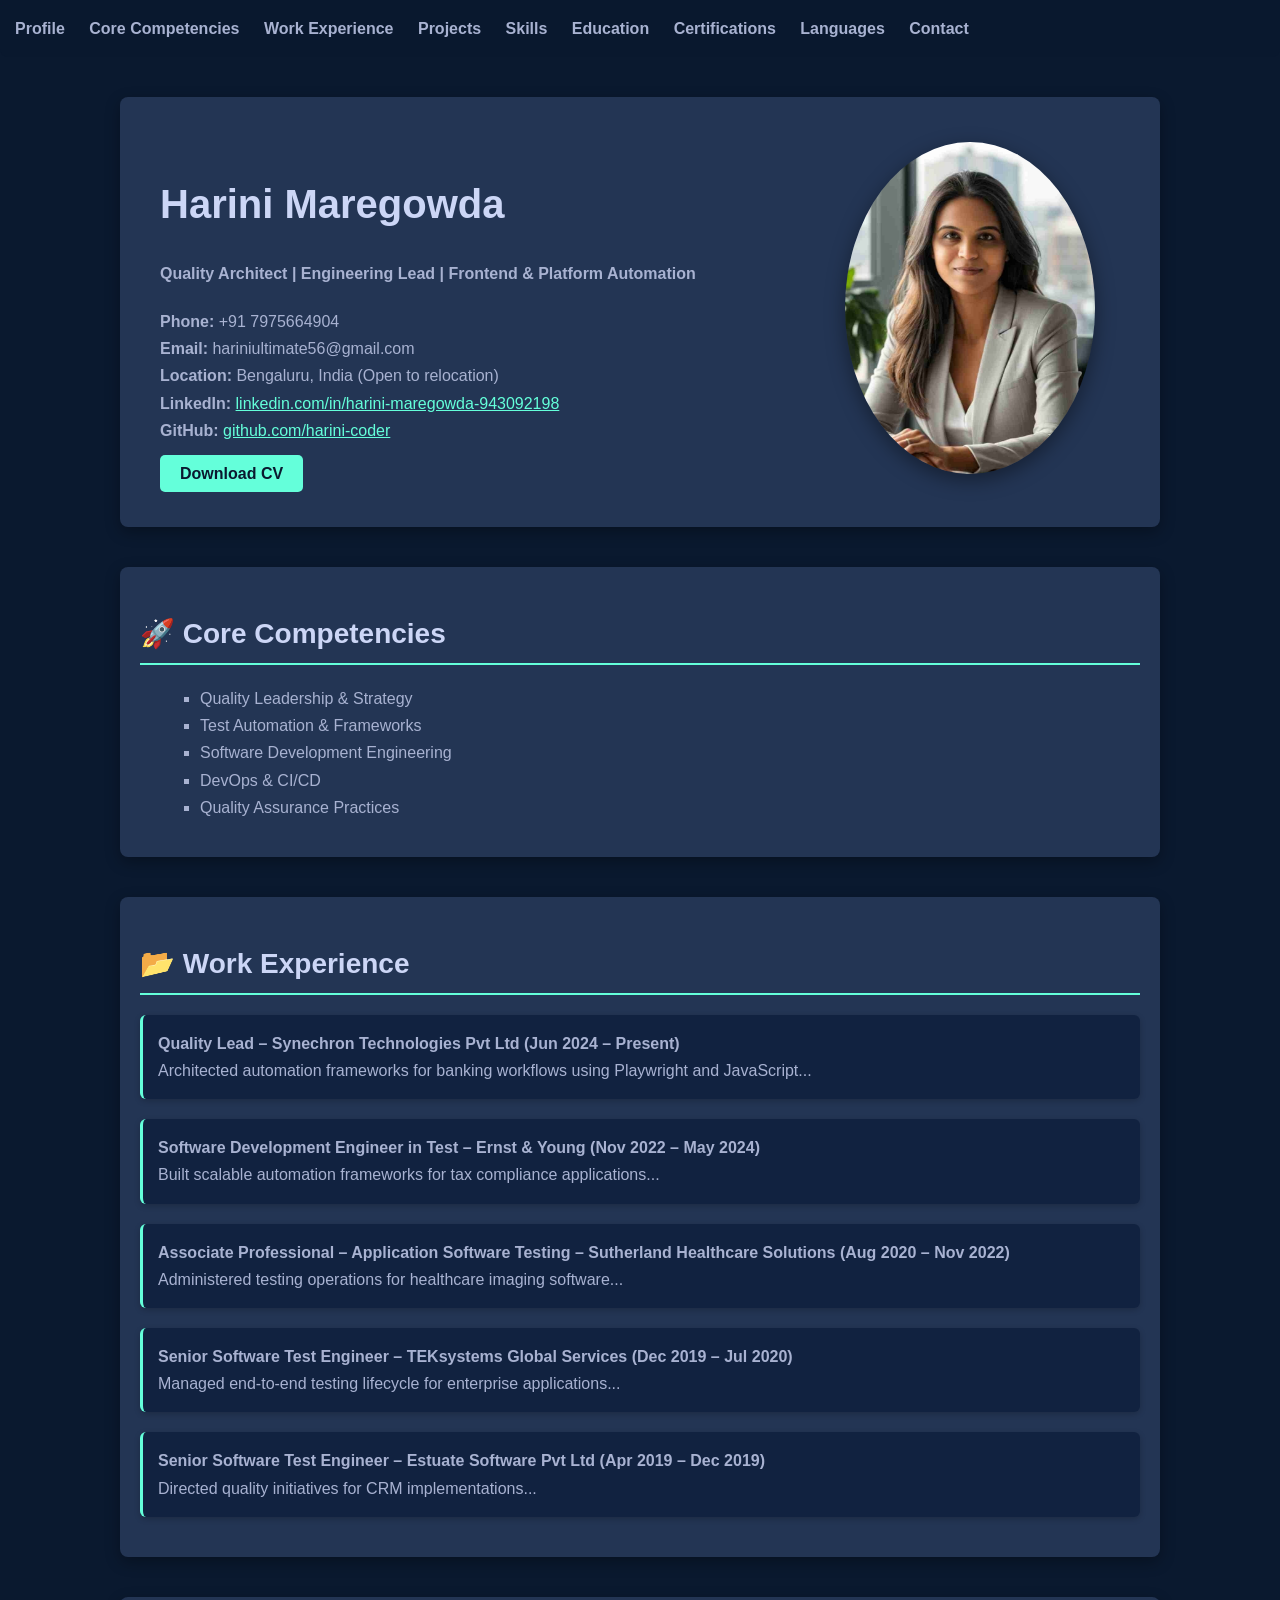
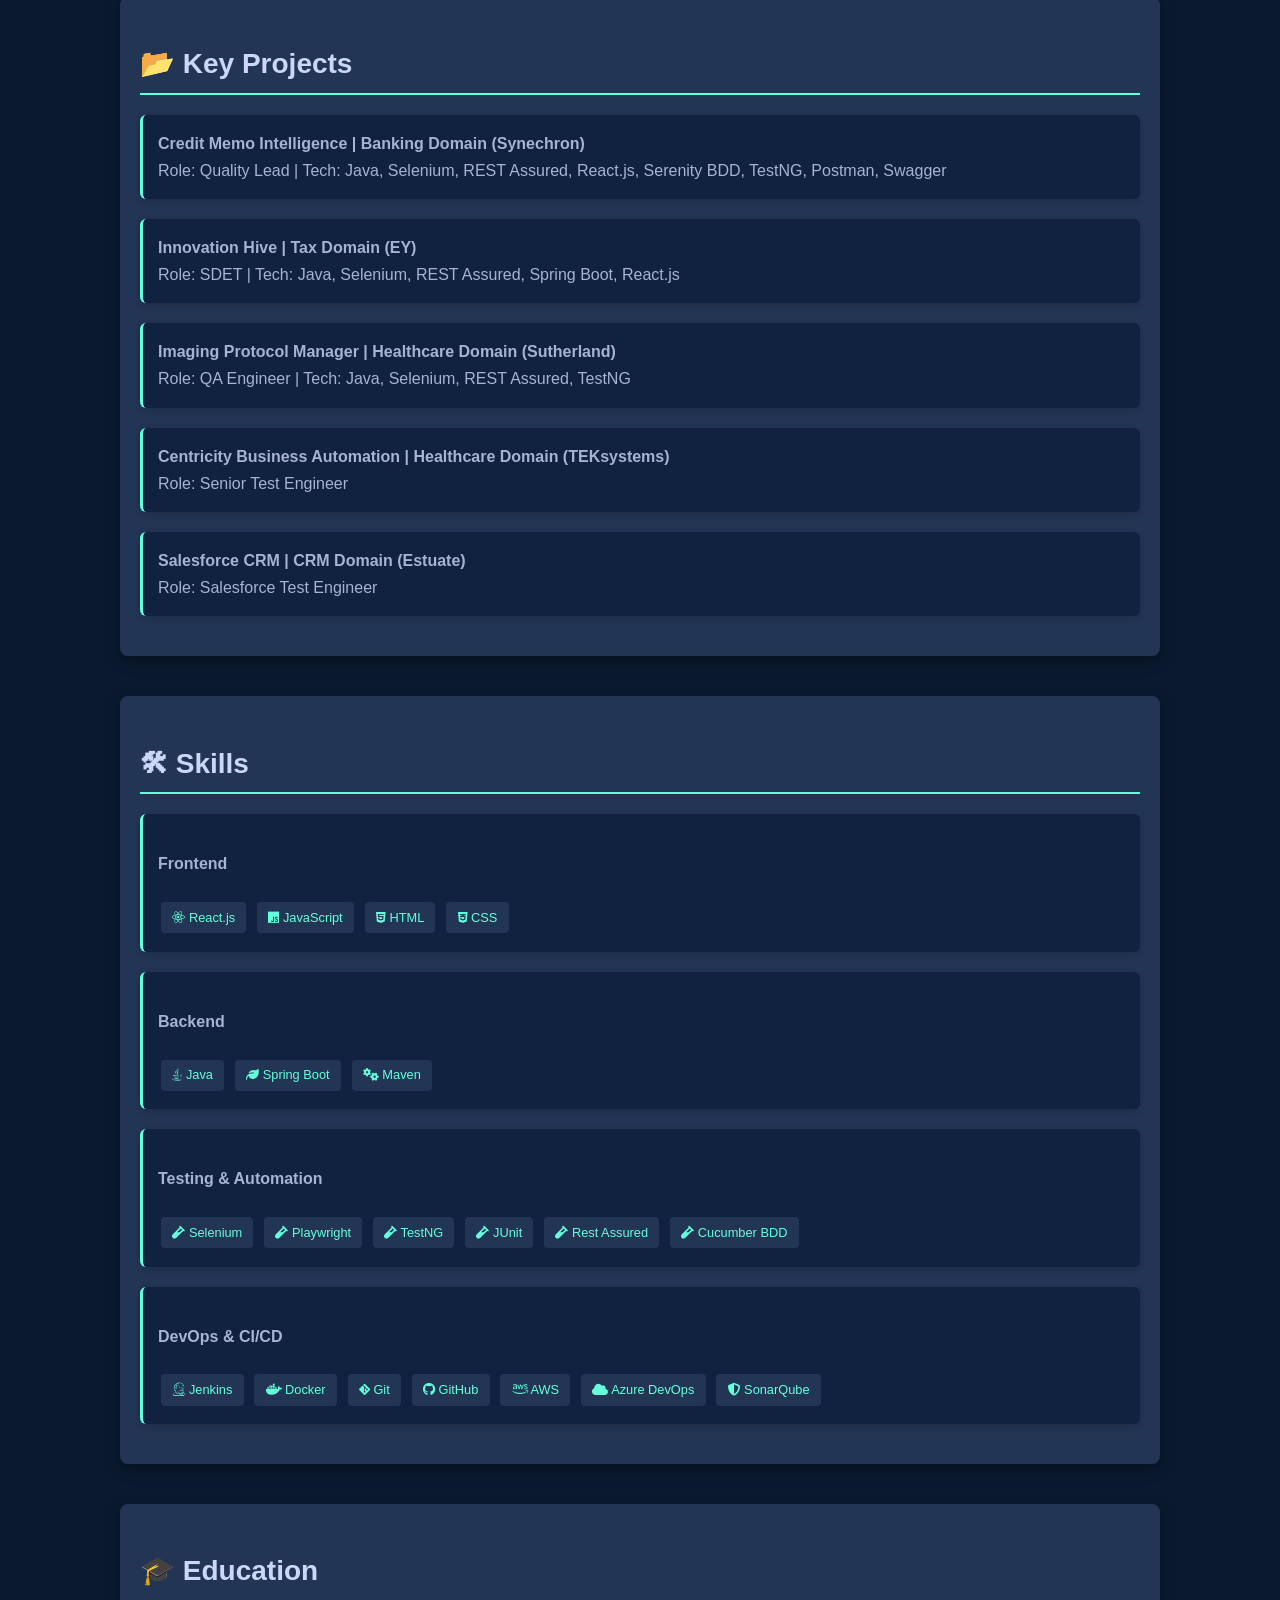
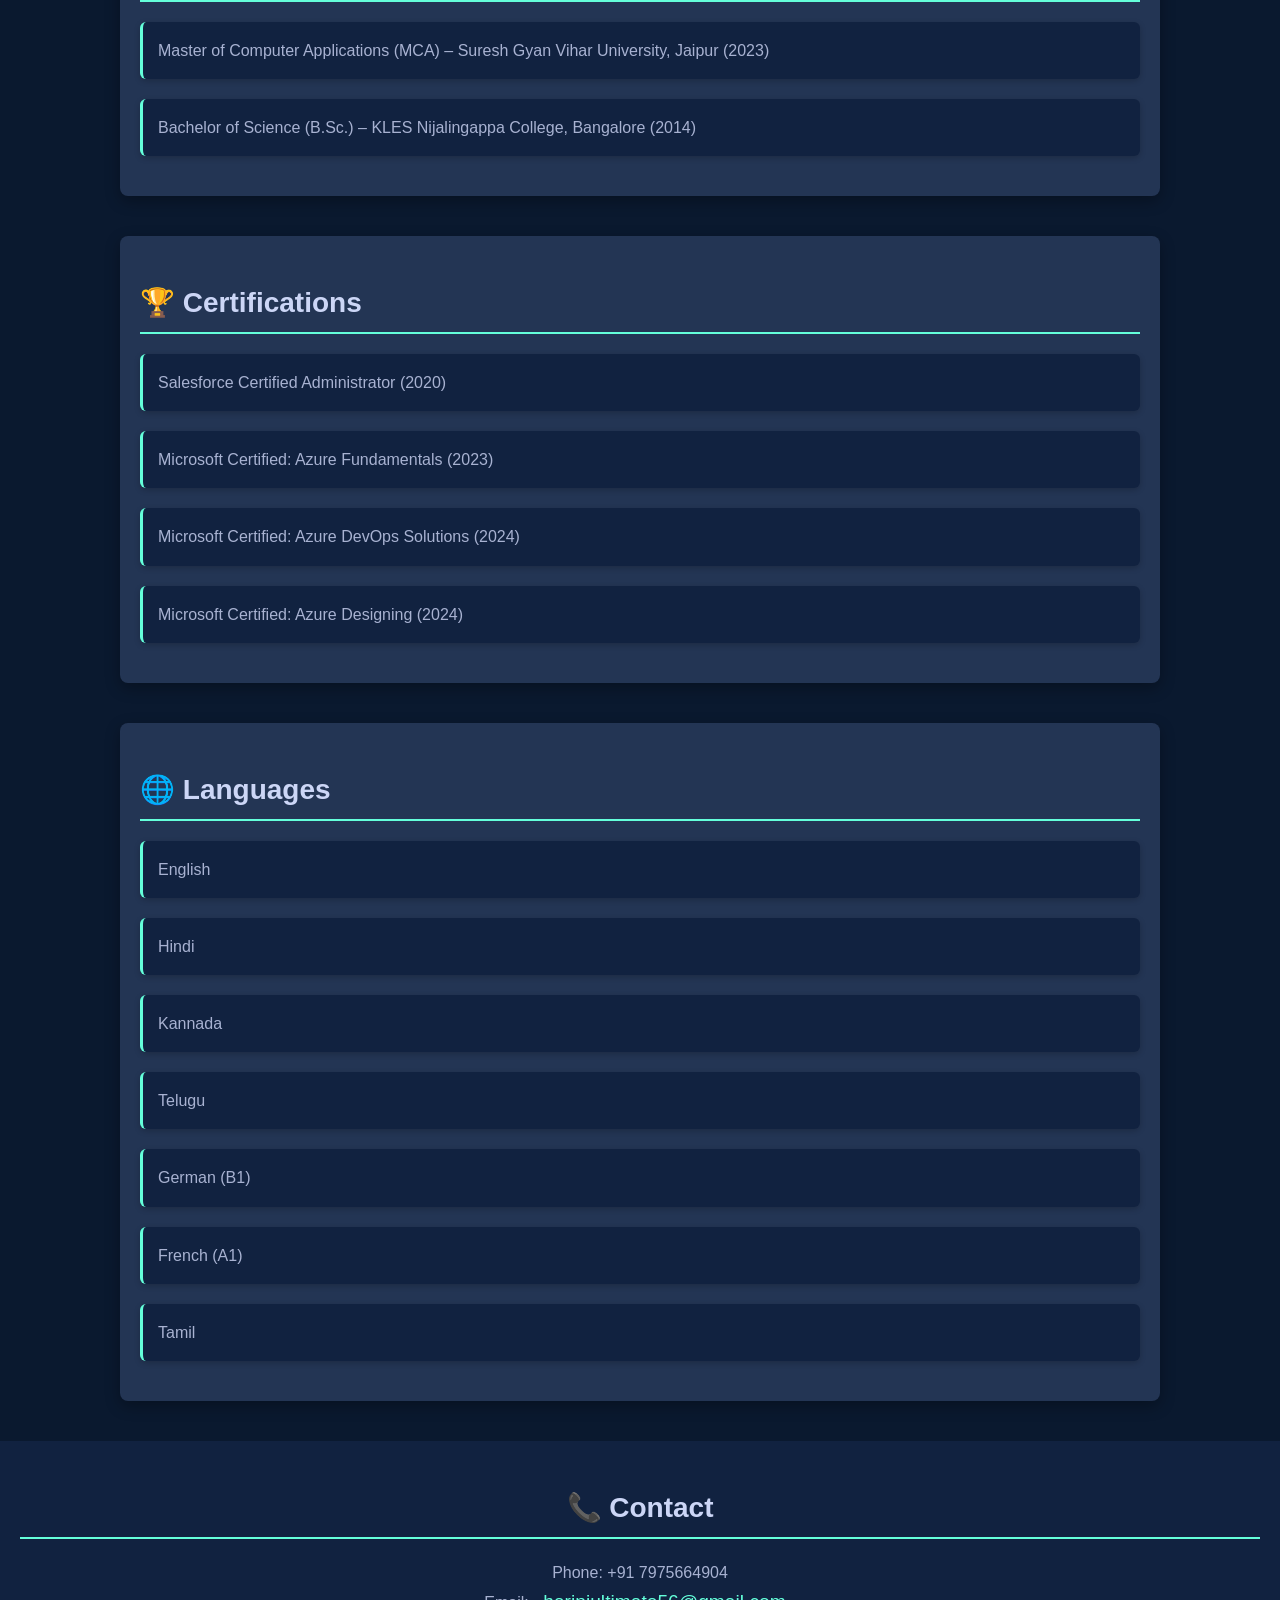
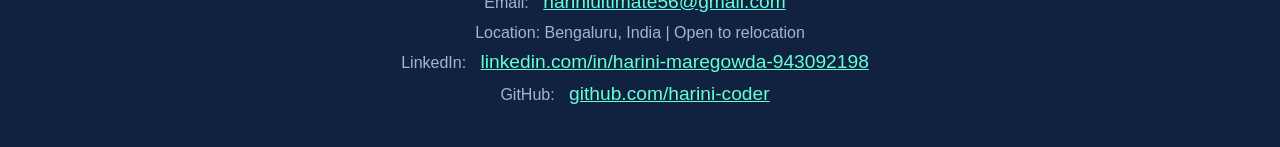
==== commit c0c8736a: "Update index.html" ====
--- a/index.html
+++ b/index.html
@@ -5,14 +5,14 @@
   <title>Portfolio – Harini Maregowda</title>
   <link rel="stylesheet" href="https://cdnjs.cloudflare.com/ajax/libs/font-awesome/6.5.0/css/all.min.css">
   <style>
-    :root {
-      --dark-navy: #0a192f;
-      --light-navy: #112240;
-      --lightest-navy: #233554;
-      --slate: #a8b2d1;
-      --light-slate: #ccd6f6;
-      --green: #64ffda;
-    }
+  :root {
+  --dark-navy: #0a192f;
+  --light-navy: #112240;
+  --lightest-navy: #233554;
+  --slate: #a8b2d1;
+  --light-slate: #ccd6f6;
+  --green: #64ffda;
+}
     body {
       font-family: "Segoe UI", Arial, sans-serif;
       background-color: var(--dark-navy);
@@ -83,22 +83,34 @@
     <div style="flex:1;min-width:300px;padding:20px;">
       <h1>Harini Maregowda</h1>
       <h4>Quality Architect | Engineering Lead | Frontend & Platform Automation</h4>
-      <p><strong>Phone:</strong> +91 7975664904<br>
-         <strong>Email:</strong> hariniultimate56@gmail.com<br>
-         <strong>Location:</strong> Bengaluru, India (Open to relocation)<br>
-         <strong>LinkedIn:</strong> <a href="https://linkedin.com/in/harini-maregowda-943092198" style="color:var(--green);">linkedin.com/in/harini-maregowda-943092198</a><br>
-         <strong>GitHub:</strong> <a href="https://github.com/harini-coder" style="color:var(--green);">github.com/harini-coder</a>
+      <p>
+        <strong>Phone:</strong> +91 7975664904<br>
+        <strong>Email:</strong> hariniultimate56@gmail.com<br>
+        <strong>Location:</strong> Bengaluru, India (Open to relocation)<br>
+        <strong>LinkedIn:</strong> 
+        <a href="https://linkedin.com/in/harini-maregowda-943092198" style="color:var(--green);">
+          linkedin.com/in/harini-maregowda-943092198
+        </a><br>
+        <strong>GitHub:</strong> 
+        <a href="https://github.com/harini-coder" style="color:var(--green);">
+          github.com/harini-coder
+        </a>
       </p>
-      <a href="Harini_Maregowda_Resume.pdf" class="btn" style="background:var(--green);color:#0a192f;font-weight:bold;padding:10px 20px;border-radius:5px;text-decoration:none;">Download CV</a>
+      <a href="Harini_Maregowda_Resume.pdf" target="_blank" 
+         class="btn" 
+         style="background:var(--green);color:#0a192f;font-weight:bold;padding:10px 20px;border-radius:5px;text-decoration:none;">
+         Download CV
+      </a>
     </div>
 
     <!-- Right: Profile Photo -->
     <div style="flex:0 0 300px;text-align:center;padding:20px;">
-      <img src="Harini_Profile.jpg" alt="Harini Maregowda" 
+      <img src="Harini_Profile.jpg" alt="Harini Maregowda" class="profile-image"
            style="max-width:250px;border-radius:50%;box-shadow:0 6px 20px rgba(0,0,0,0.4);">
     </div>
   </div>
 </section>
+
 
 <!-- Core Competencies -->
 <section id="competencies">
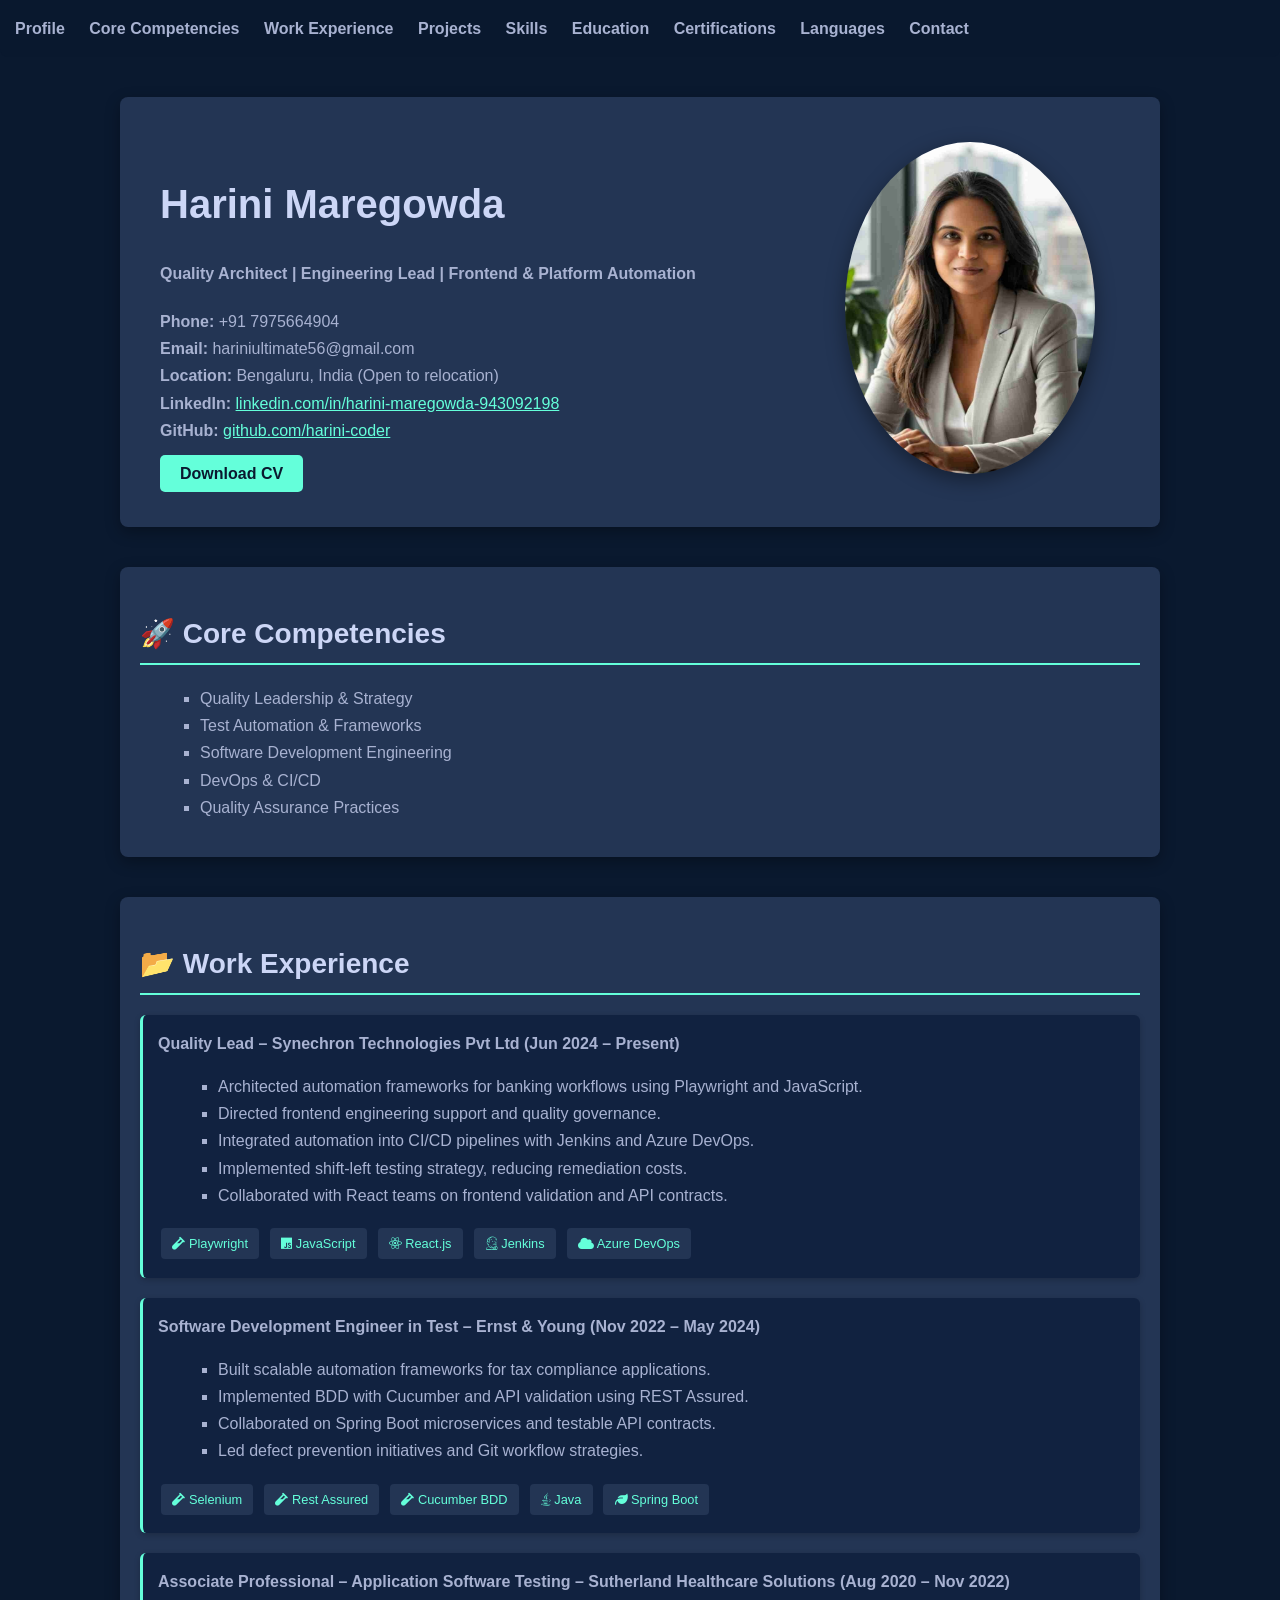
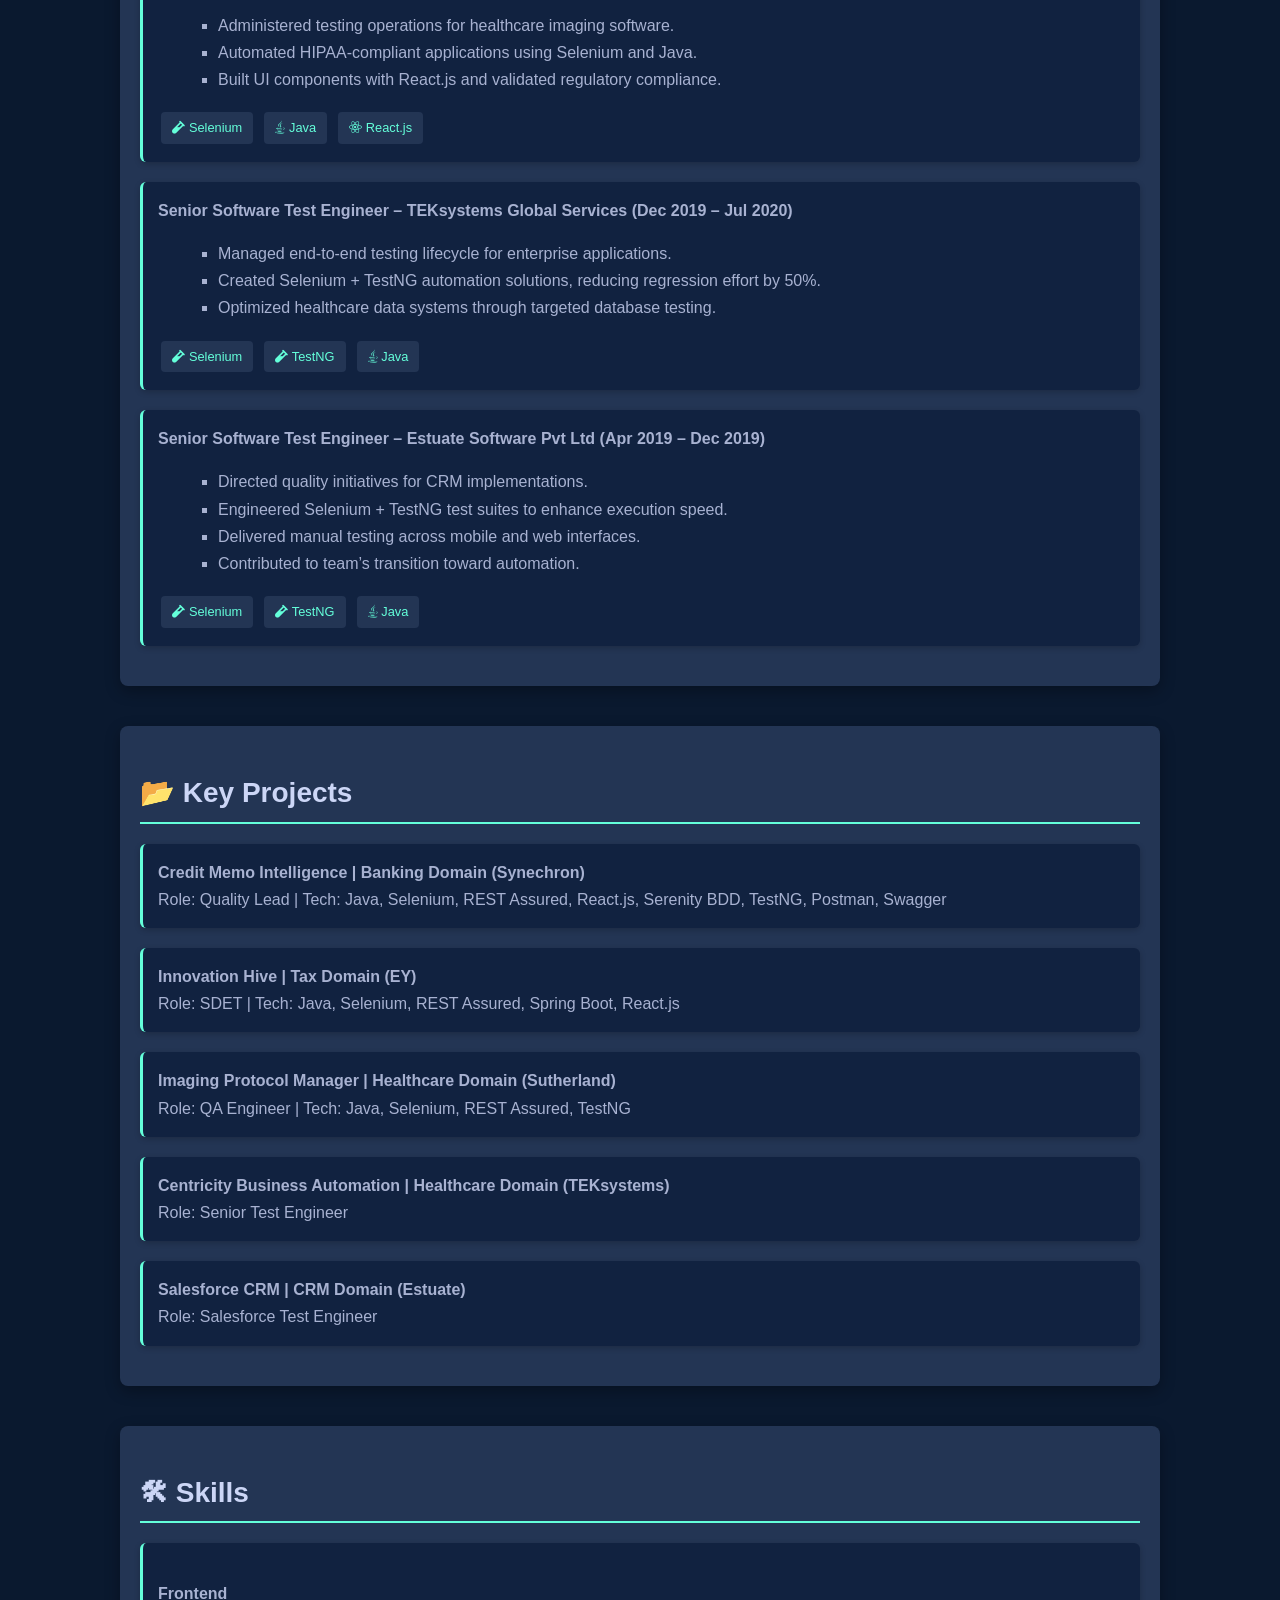
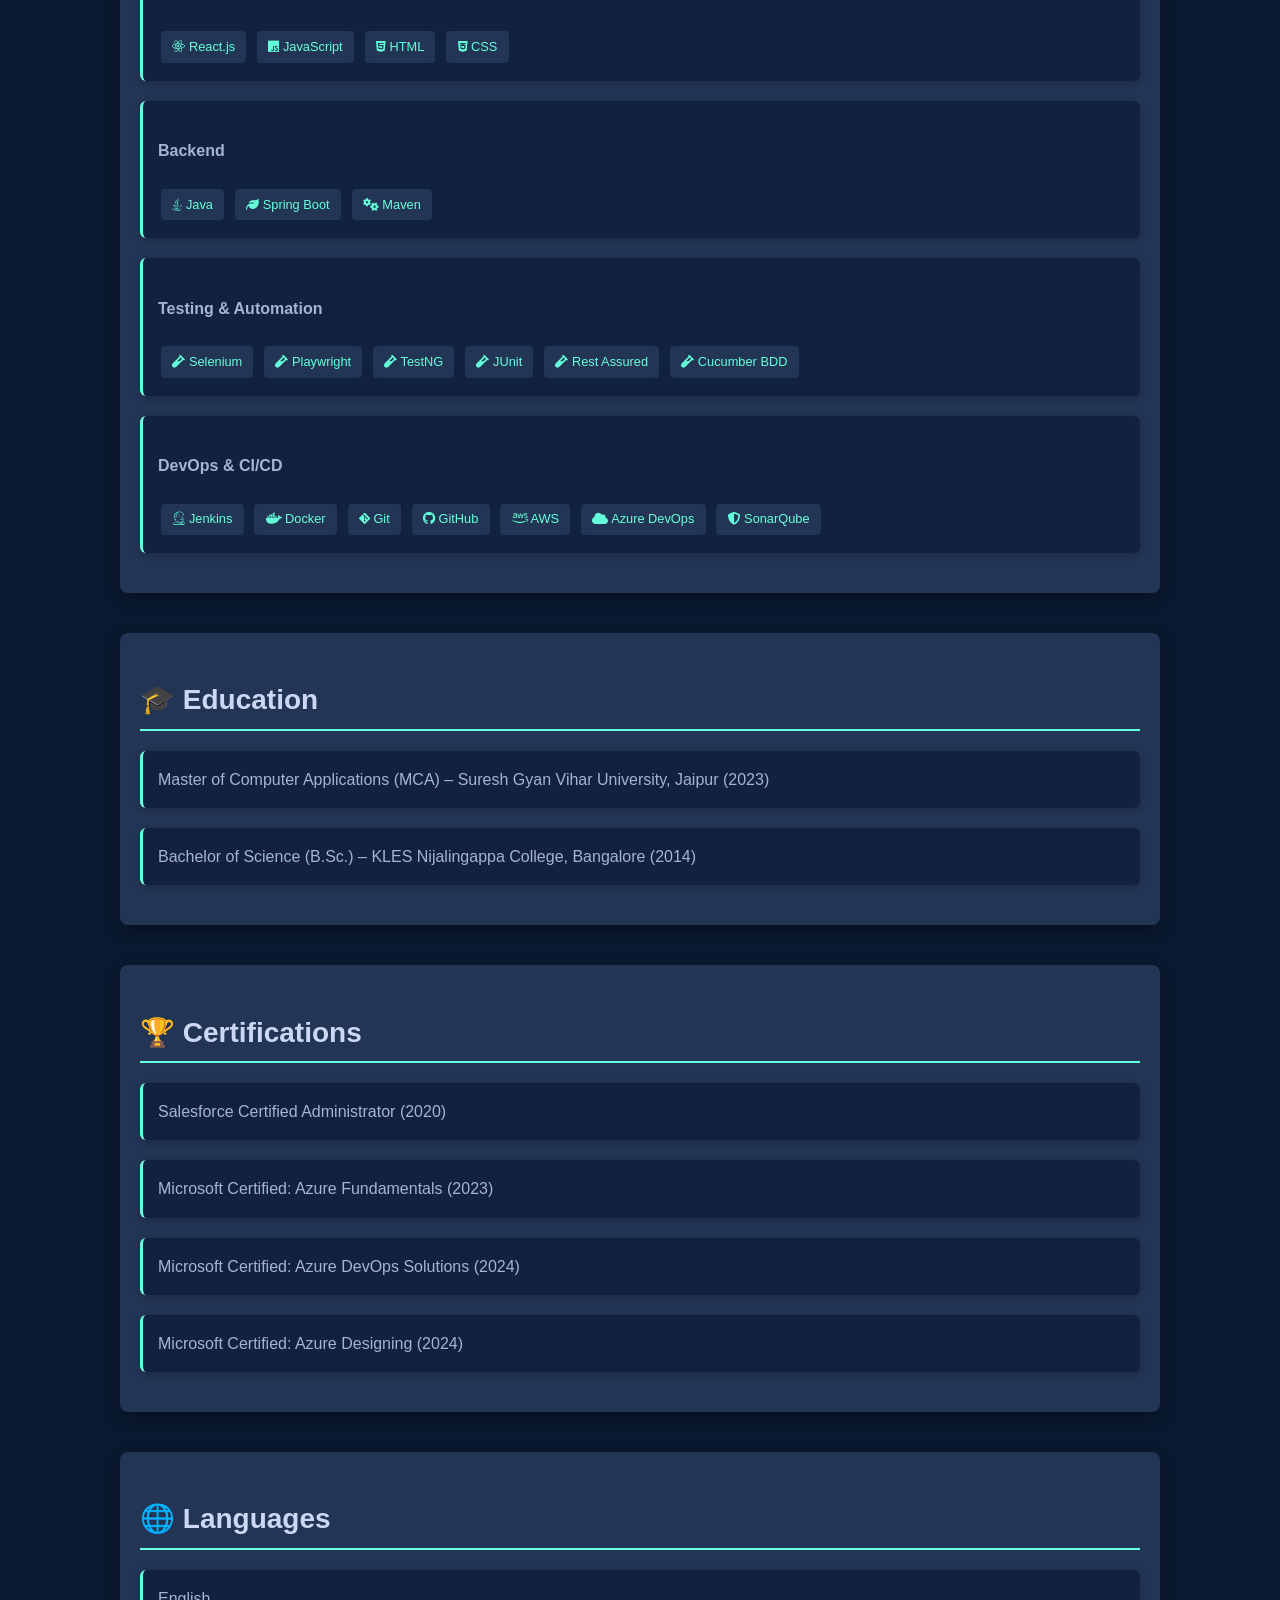
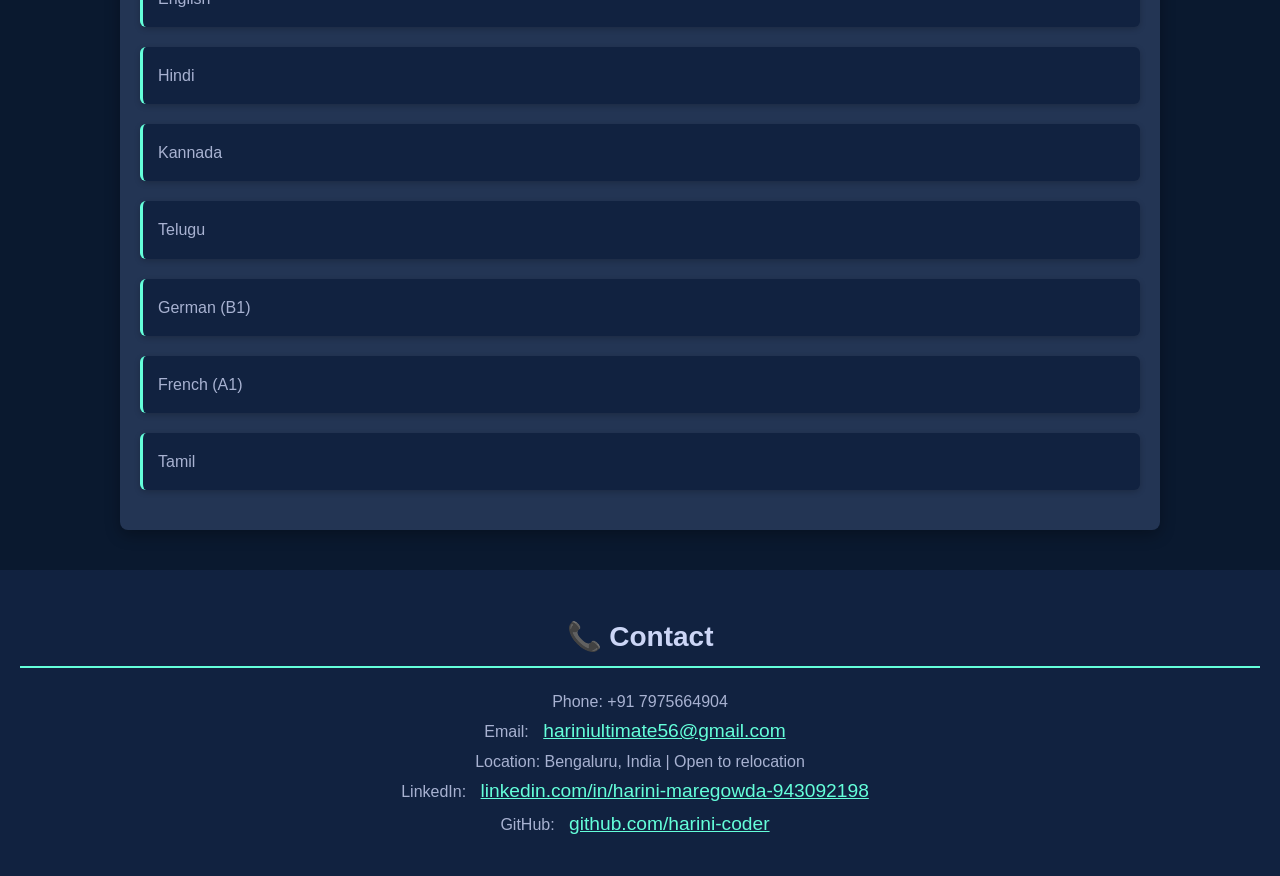
==== commit b2e5972a: "Update index.html" ====
--- a/index.html
+++ b/index.html
@@ -123,16 +123,95 @@
     <li>Quality Assurance Practices</li>
   </ul>
 </section>
-
-<!-- Work Experience -->
+<!-- Work Experiences -->
 <section id="experience">
   <h2>📂 Work Experience</h2>
-  <div class="card"><strong>Quality Lead – Synechron Technologies Pvt Ltd (Jun 2024 – Present)</strong><br>Architected automation frameworks for banking workflows using Playwright and JavaScript...</div>
-  <div class="card"><strong>Software Development Engineer in Test – Ernst & Young (Nov 2022 – May 2024)</strong><br>Built scalable automation frameworks for tax compliance applications...</div>
-  <div class="card"><strong>Associate Professional – Application Software Testing – Sutherland Healthcare Solutions (Aug 2020 – Nov 2022)</strong><br>Administered testing operations for healthcare imaging software...</div>
-  <div class="card"><strong>Senior Software Test Engineer – TEKsystems Global Services (Dec 2019 – Jul 2020)</strong><br>Managed end-to-end testing lifecycle for enterprise applications...</div>
-  <div class="card"><strong>Senior Software Test Engineer – Estuate Software Pvt Ltd (Apr 2019 – Dec 2019)</strong><br>Directed quality initiatives for CRM implementations...</div>
-</section>
+
+  <!-- Synechron -->
+  <div class="card">
+    <strong>Quality Lead – Synechron Technologies Pvt Ltd (Jun 2024 – Present)</strong>
+    <ul class="role-points">
+      <li>Architected automation frameworks for banking workflows using Playwright and JavaScript.</li>
+      <li>Directed frontend engineering support and quality governance.</li>
+      <li>Integrated automation into CI/CD pipelines with Jenkins and Azure DevOps.</li>
+      <li>Implemented shift-left testing strategy, reducing remediation costs.</li>
+      <li>Collaborated with React teams on frontend validation and API contracts.</li>
+    </ul>
+    <div class="tech-stacks mt-3">
+      <span class="tech-badge"><i class="fa-solid fa-vial"></i> Playwright</span>
+      <span class="tech-badge"><i class="fa-brands fa-js"></i> JavaScript</span>
+      <span class="tech-badge"><i class="fa-brands fa-react"></i> React.js</span>
+      <span class="tech-badge"><i class="fa-brands fa-jenkins"></i> Jenkins</span>
+      <span class="tech-badge"><i class="fa-solid fa-cloud"></i> Azure DevOps</span>
+    </div>
+  </div>
+
+  <!-- Ernst & Young -->
+  <div class="card">
+    <strong>Software Development Engineer in Test – Ernst & Young (Nov 2022 – May 2024)</strong>
+    <ul class="role-points">
+      <li>Built scalable automation frameworks for tax compliance applications.</li>
+      <li>Implemented BDD with Cucumber and API validation using REST Assured.</li>
+      <li>Collaborated on Spring Boot microservices and testable API contracts.</li>
+      <li>Led defect prevention initiatives and Git workflow strategies.</li>
+    </ul>
+    <div class="tech-stacks mt-3">
+      <span class="tech-badge"><i class="fa-solid fa-vial"></i> Selenium</span>
+      <span class="tech-badge"><i class="fa-solid fa-vial"></i> Rest Assured</span>
+      <span class="tech-badge"><i class="fa-solid fa-vial"></i> Cucumber BDD</span>
+      <span class="tech-badge"><i class="fa-brands fa-java"></i> Java</span>
+      <span class="tech-badge"><i class="fa-solid fa-leaf"></i> Spring Boot</span>
+    </div>
+  </div>
+
+  <!-- Sutherland -->
+  <div class="card">
+    <strong>Associate Professional – Application Software Testing – Sutherland Healthcare Solutions (Aug 2020 – Nov 2022)</strong>
+    <ul class="role-points">
+      <li>Administered testing operations for healthcare imaging software.</li>
+      <li>Automated HIPAA-compliant applications using Selenium and Java.</li>
+      <li>Built UI components with React.js and validated regulatory compliance.</li>
+    </ul>
+    <div class="tech-stacks mt-3">
+      <span class="tech-badge"><i class="fa-solid fa-vial"></i> Selenium</span>
+      <span class="tech-badge"><i class="fa-brands fa-java"></i> Java</span>
+      <span class="tech-badge"><i class="fa-brands fa-react"></i> React.js</span>
+    </div>
+  </div>
+
+  <!-- TEKsystems -->
+  <div class="card">
+    <strong>Senior Software Test Engineer – TEKsystems Global Services (Dec 2019 – Jul 2020)</strong>
+    <ul class="role-points">
+      <li>Managed end-to-end testing lifecycle for enterprise applications.</li>
+      <li>Created Selenium + TestNG automation solutions, reducing regression effort by 50%.</li>
+      <li>Optimized healthcare data systems through targeted database testing.</li>
+    </ul>
+    <div class="tech-stacks mt-3">
+      <span class="tech-badge"><i class="fa-solid fa-vial"></i> Selenium</span>
+      <span class="tech-badge"><i class="fa-solid fa-vial"></i> TestNG</span>
+      <span class="tech-badge"><i class="fa-brands fa-java"></i> Java</span>
+    </div>
+  </div>
+
+  <!-- Estuate -->
+  <div class="card">
+    <strong>Senior Software Test Engineer – Estuate Software Pvt Ltd (Apr 2019 – Dec 2019)</strong>
+    <ul class="role-points">
+      <li>Directed quality initiatives for CRM implementations.</li>
+      <li>Engineered Selenium + TestNG test suites to enhance execution speed.</li>
+      <li>Delivered manual testing across mobile and web interfaces.</li>
+      <li>Contributed to team’s transition toward automation.</li>
+    </ul>
+    <div class="tech-stacks mt-3">
+      <span class="tech-badge"><i class="fa-solid fa-vial"></i> Selenium</span>
+      <span class="tech-badge"><i class="fa-solid fa-vial"></i> TestNG</span>
+      <span class="tech-badge"><i class="fa-brands fa-java"></i> Java</span>
+    </div>
+  </div>
+</section>
+
+
 
 <!-- Projects -->
 <section id="projects">
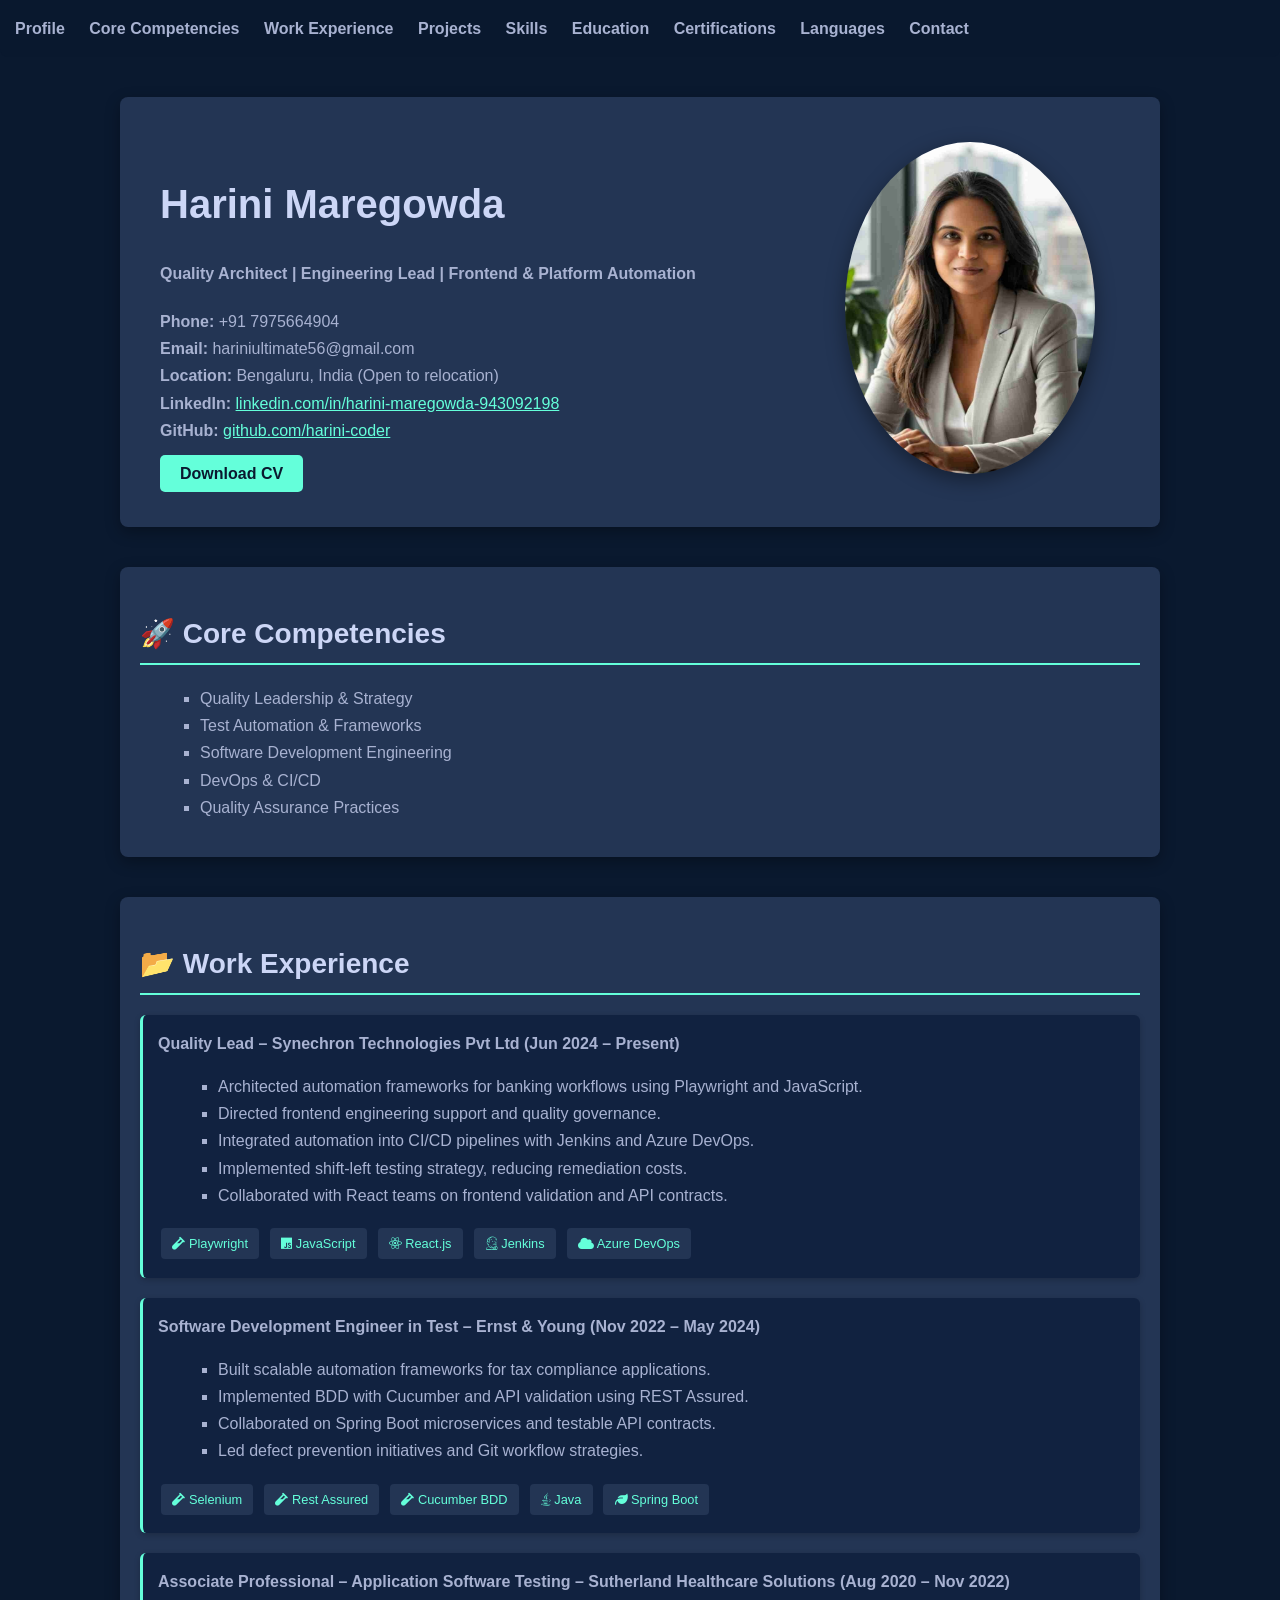
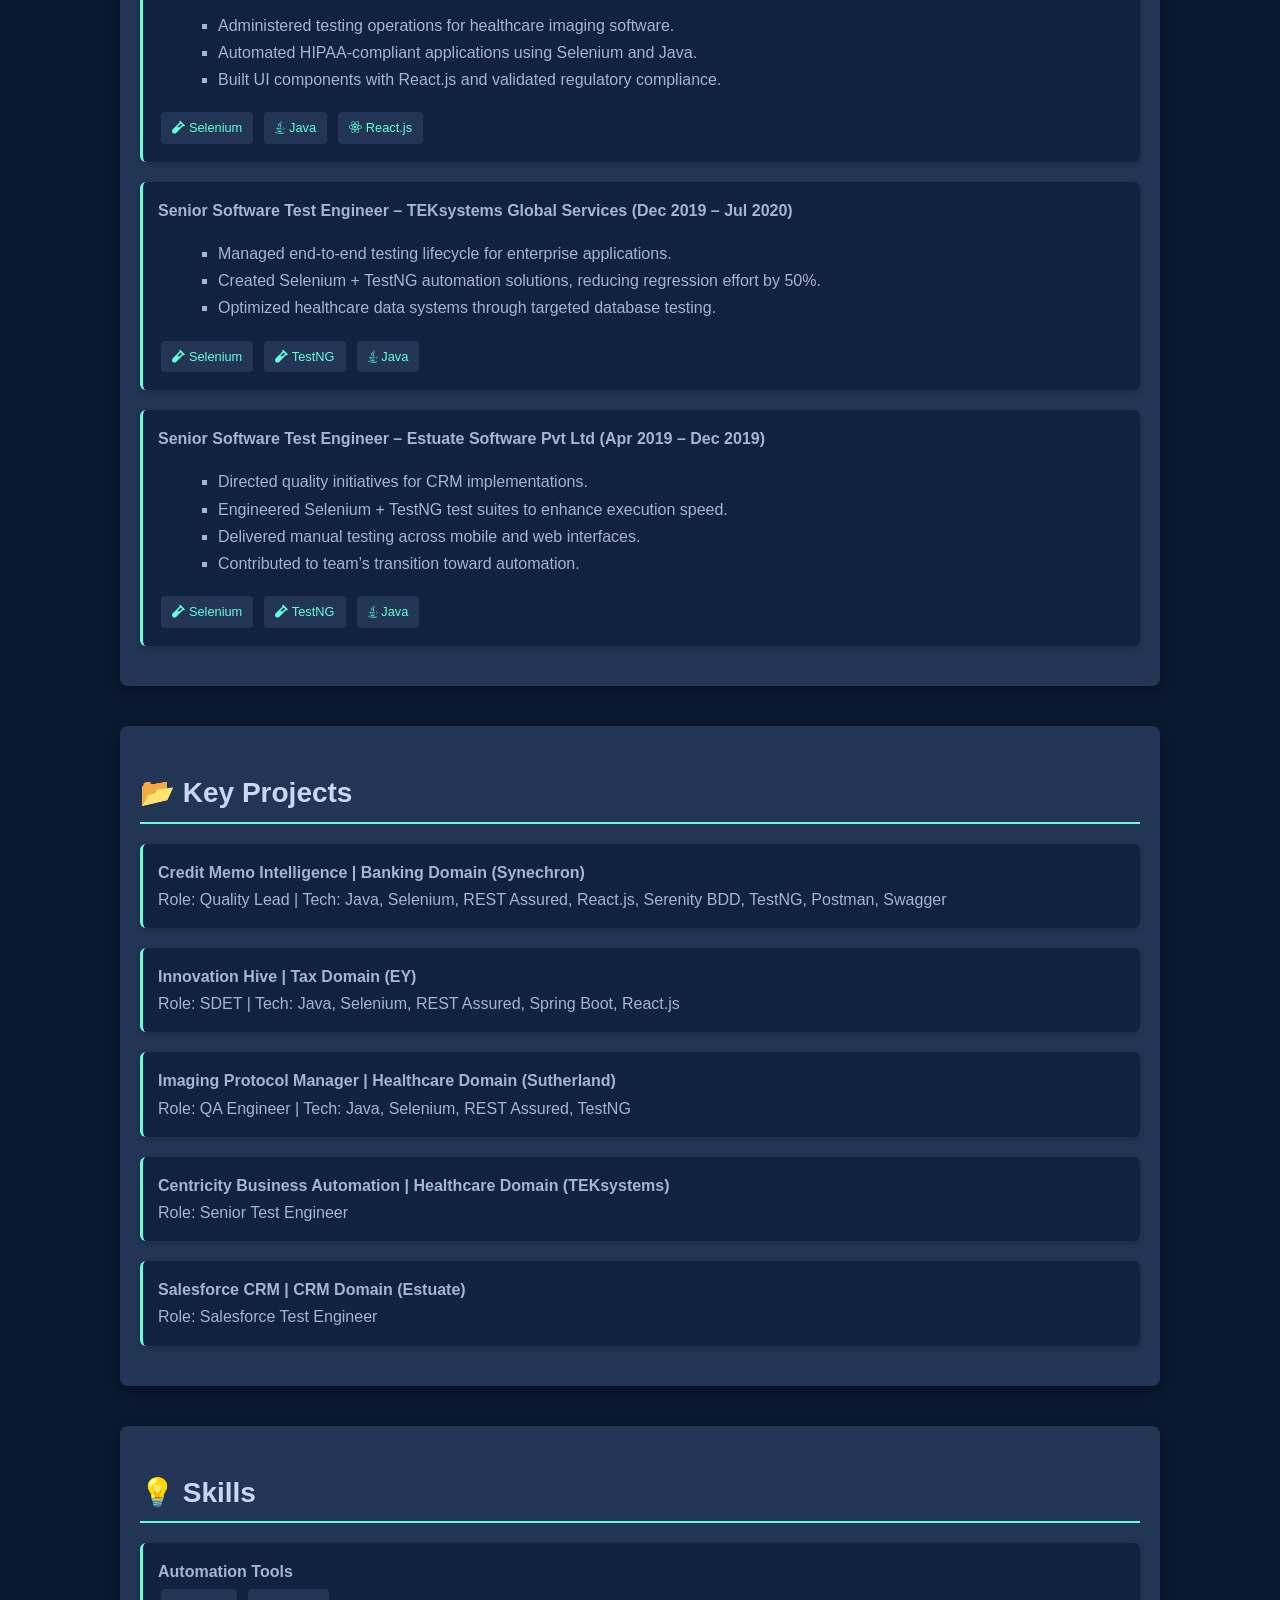
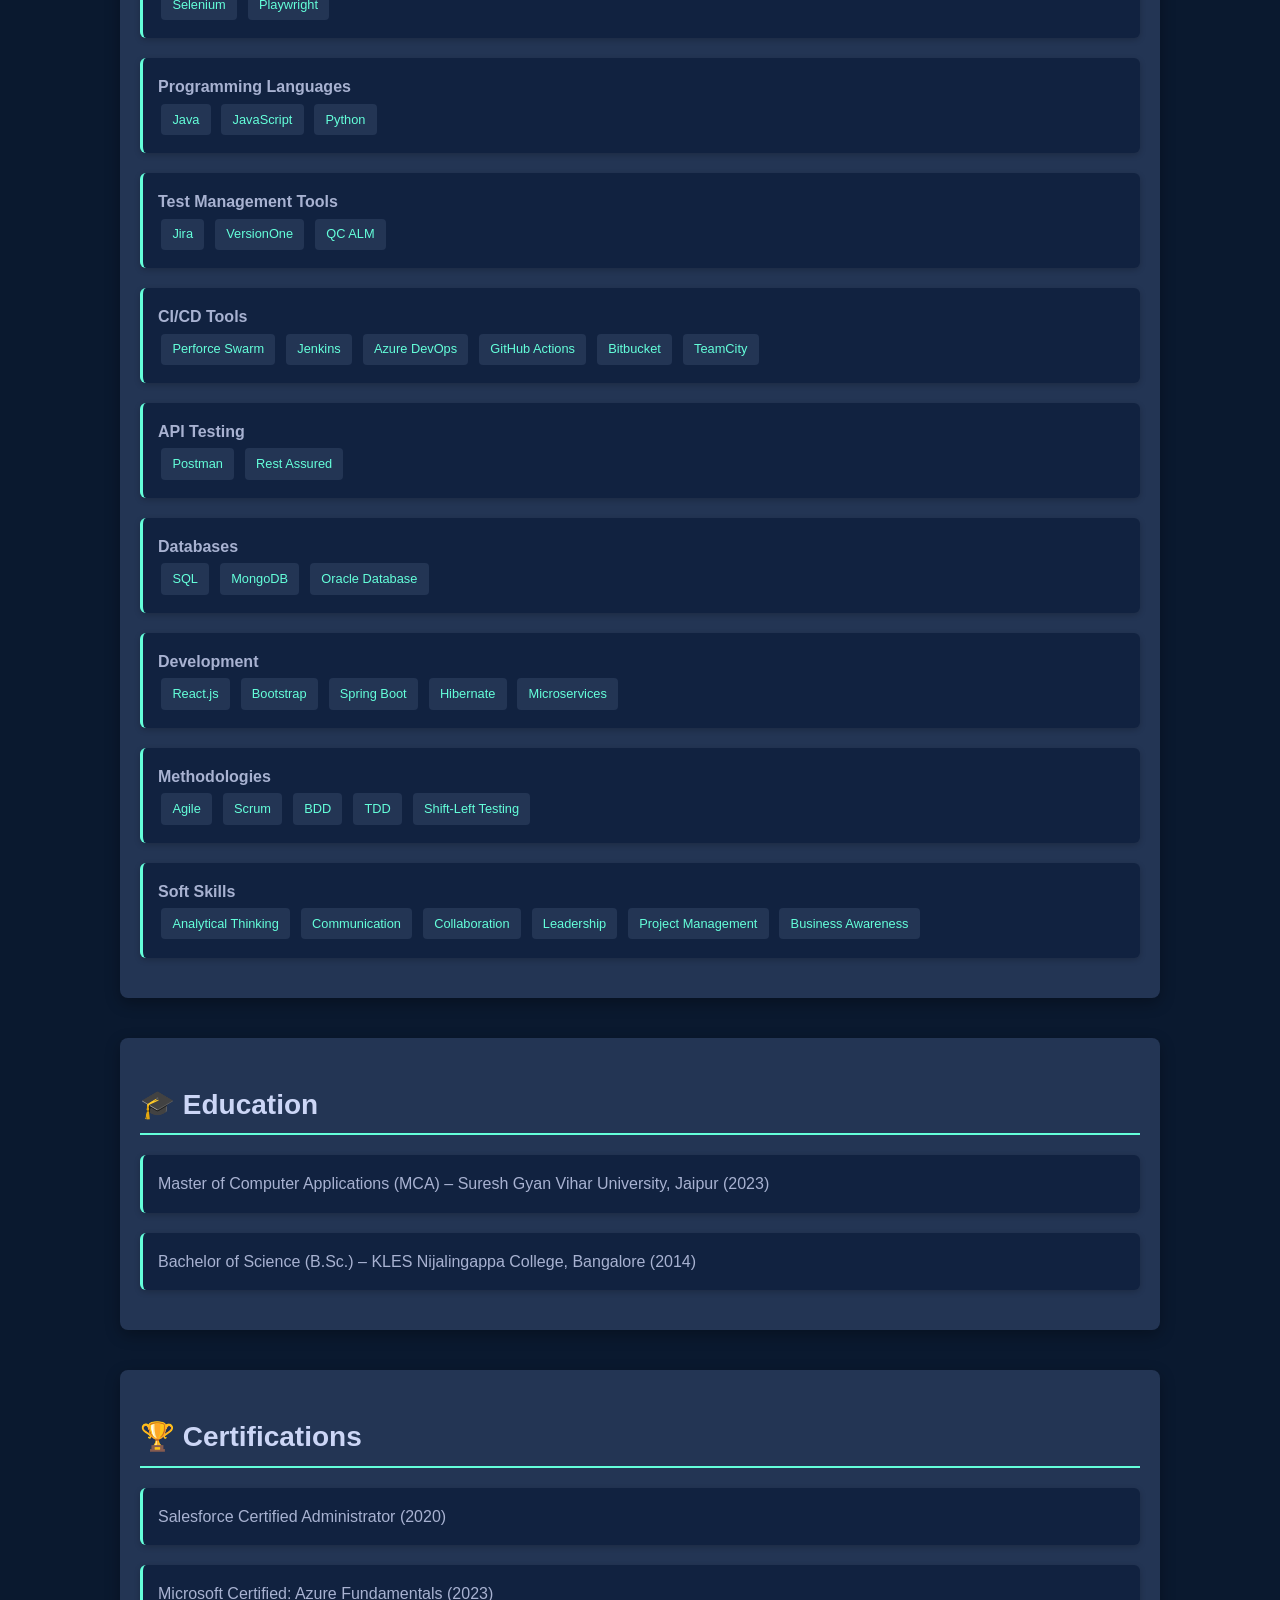
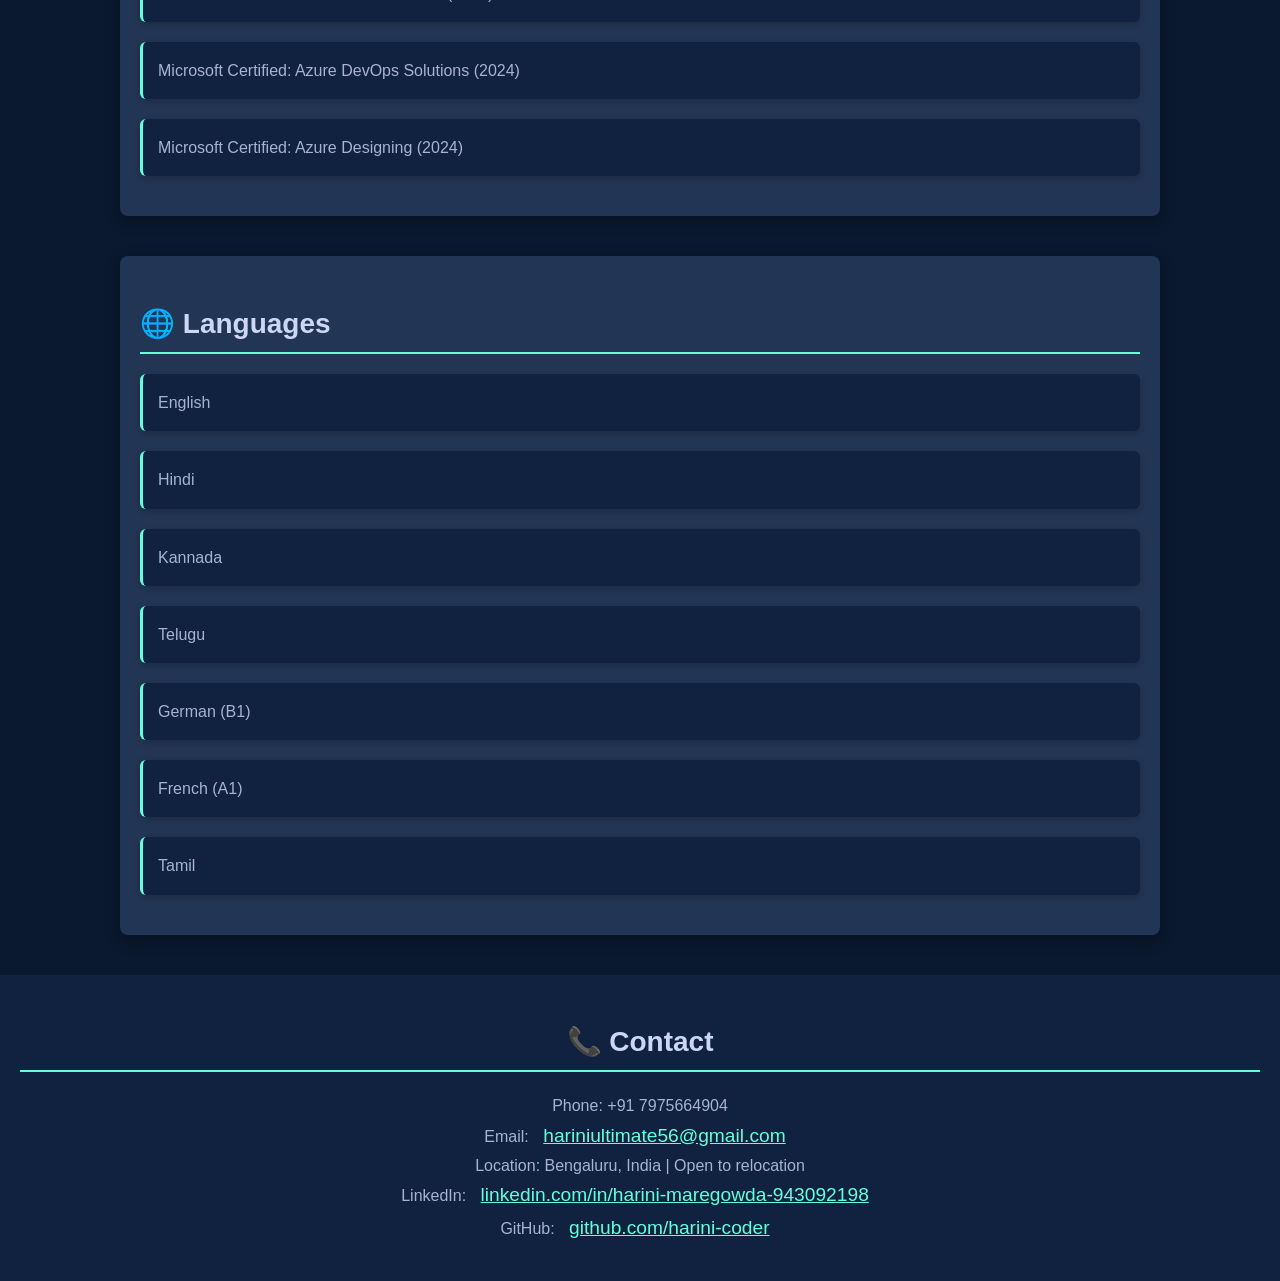
==== commit dad58d62: "skills" ====
--- a/index.html
+++ b/index.html
@@ -223,45 +223,108 @@
   <div class="card"><strong>Salesforce CRM | CRM Domain (Estuate)</strong><br>Role: Salesforce Test Engineer</div>
 </section>
 
-<!-- Skills -->
 <section id="skills">
-  <h2>🛠 Skills</h2>
-  <div class="card">
-    <h4>Frontend</h4>
-    <span class="tech-badge"><i class="fa-brands fa-react"></i> React.js</span>
-    <span class="tech-badge"><i class="fa-brands fa-js"></i> JavaScript</span>
-        <span class="tech-badge"><i class="fa-brands fa-html5"></i> HTML</span>
-    <span class="tech-badge"><i class="fa-brands fa-css3-alt"></i> CSS</span>
-  </div>
-
-  <div class="card">
-    <h4>Backend</h4>
-    <span class="tech-badge"><i class="fa-brands fa-java"></i> Java</span>
-    <span class="tech-badge"><i class="fa-solid fa-leaf"></i> Spring Boot</span>
-    <span class="tech-badge"><i class="fa-solid fa-gears"></i> Maven</span>
-  </div>
-
-  <div class="card">
-    <h4>Testing & Automation</h4>
-    <span class="tech-badge"><i class="fa-solid fa-vial"></i> Selenium</span>
-    <span class="tech-badge"><i class="fa-solid fa-vial"></i> Playwright</span>
-    <span class="tech-badge"><i class="fa-solid fa-vial"></i> TestNG</span>
-    <span class="tech-badge"><i class="fa-solid fa-vial"></i> JUnit</span>
-    <span class="tech-badge"><i class="fa-solid fa-vial"></i> Rest Assured</span>
-    <span class="tech-badge"><i class="fa-solid fa-vial"></i> Cucumber BDD</span>
-  </div>
-
-  <div class="card">
-    <h4>DevOps & CI/CD</h4>
-    <span class="tech-badge"><i class="fa-brands fa-jenkins"></i> Jenkins</span>
-    <span class="tech-badge"><i class="fa-brands fa-docker"></i> Docker</span>
-    <span class="tech-badge"><i class="fa-brands fa-git-alt"></i> Git</span>
-    <span class="tech-badge"><i class="fa-brands fa-github"></i> GitHub</span>
-    <span class="tech-badge"><i class="fa-brands fa-aws"></i> AWS</span>
-    <span class="tech-badge"><i class="fa-solid fa-cloud"></i> Azure DevOps</span>
-    <span class="tech-badge"><i class="fa-solid fa-shield-halved"></i> SonarQube</span>
-  </div>
-</section>
+  <h2>💡 Skills</h2>
+
+  <!-- Automation Tools -->
+  <div class="card">
+    <strong>Automation Tools</strong>
+    <div class="tech-stacks mt-3">
+      <span class="tech-badge">Selenium</span>
+      <span class="tech-badge">Playwright</span>
+    </div>
+  </div>
+
+  <!-- Programming Languages -->
+  <div class="card">
+    <strong>Programming Languages</strong>
+    <div class="tech-stacks mt-3">
+      <span class="tech-badge">Java</span>
+      <span class="tech-badge">JavaScript</span>
+      <span class="tech-badge">Python</span>
+    </div>
+  </div>
+
+  <!-- Test Management -->
+  <div class="card">
+    <strong>Test Management Tools</strong>
+    <div class="tech-stacks mt-3">
+      <span class="tech-badge">Jira</span>
+      <span class="tech-badge">VersionOne</span>
+      <span class="tech-badge">QC ALM</span>
+    </div>
+  </div>
+
+  <!-- CI/CD -->
+  <div class="card">
+    <strong>CI/CD Tools</strong>
+    <div class="tech-stacks mt-3">
+      <span class="tech-badge">Perforce Swarm</span>
+      <span class="tech-badge">Jenkins</span>
+      <span class="tech-badge">Azure DevOps</span>
+      <span class="tech-badge">GitHub Actions</span>
+      <span class="tech-badge">Bitbucket</span>
+      <span class="tech-badge">TeamCity</span>
+    </div>
+  </div>
+
+  <!-- API Testing -->
+  <div class="card">
+    <strong>API Testing</strong>
+    <div class="tech-stacks mt-3">
+      <span class="tech-badge">Postman</span>
+      <span class="tech-badge">Rest Assured</span>
+    </div>
+  </div>
+
+  <!-- Databases -->
+  <div class="card">
+    <strong>Databases</strong>
+    <div class="tech-stacks mt-3">
+      <span class="tech-badge">SQL</span>
+      <span class="tech-badge">MongoDB</span>
+      <span class="tech-badge">Oracle Database</span>
+    </div>
+  </div>
+
+  <!-- Development -->
+  <div class="card">
+    <strong>Development</strong>
+    <div class="tech-stacks mt-3">
+      <span class="tech-badge">React.js</span>
+      <span class="tech-badge">Bootstrap</span>
+      <span class="tech-badge">Spring Boot</span>
+      <span class="tech-badge">Hibernate</span>
+      <span class="tech-badge">Microservices</span>
+    </div>
+  </div>
+
+  <!-- Methodologies -->
+  <div class="card">
+    <strong>Methodologies</strong>
+    <div class="tech-stacks mt-3">
+      <span class="tech-badge">Agile</span>
+      <span class="tech-badge">Scrum</span>
+      <span class="tech-badge">BDD</span>
+      <span class="tech-badge">TDD</span>
+      <span class="tech-badge">Shift-Left Testing</span>
+    </div>
+  </div>
+
+  <!-- Soft Skills -->
+  <div class="card">
+    <strong>Soft Skills</strong>
+    <div class="tech-stacks mt-3">
+      <span class="tech-badge">Analytical Thinking</span>
+      <span class="tech-badge">Communication</span>
+      <span class="tech-badge">Collaboration</span>
+      <span class="tech-badge">Leadership</span>
+      <span class="tech-badge">Project Management</span>
+      <span class="tech-badge">Business Awareness</span>
+    </div>
+  </div>
+</section>
+
 
 <!-- Education -->
 <section id="education">
